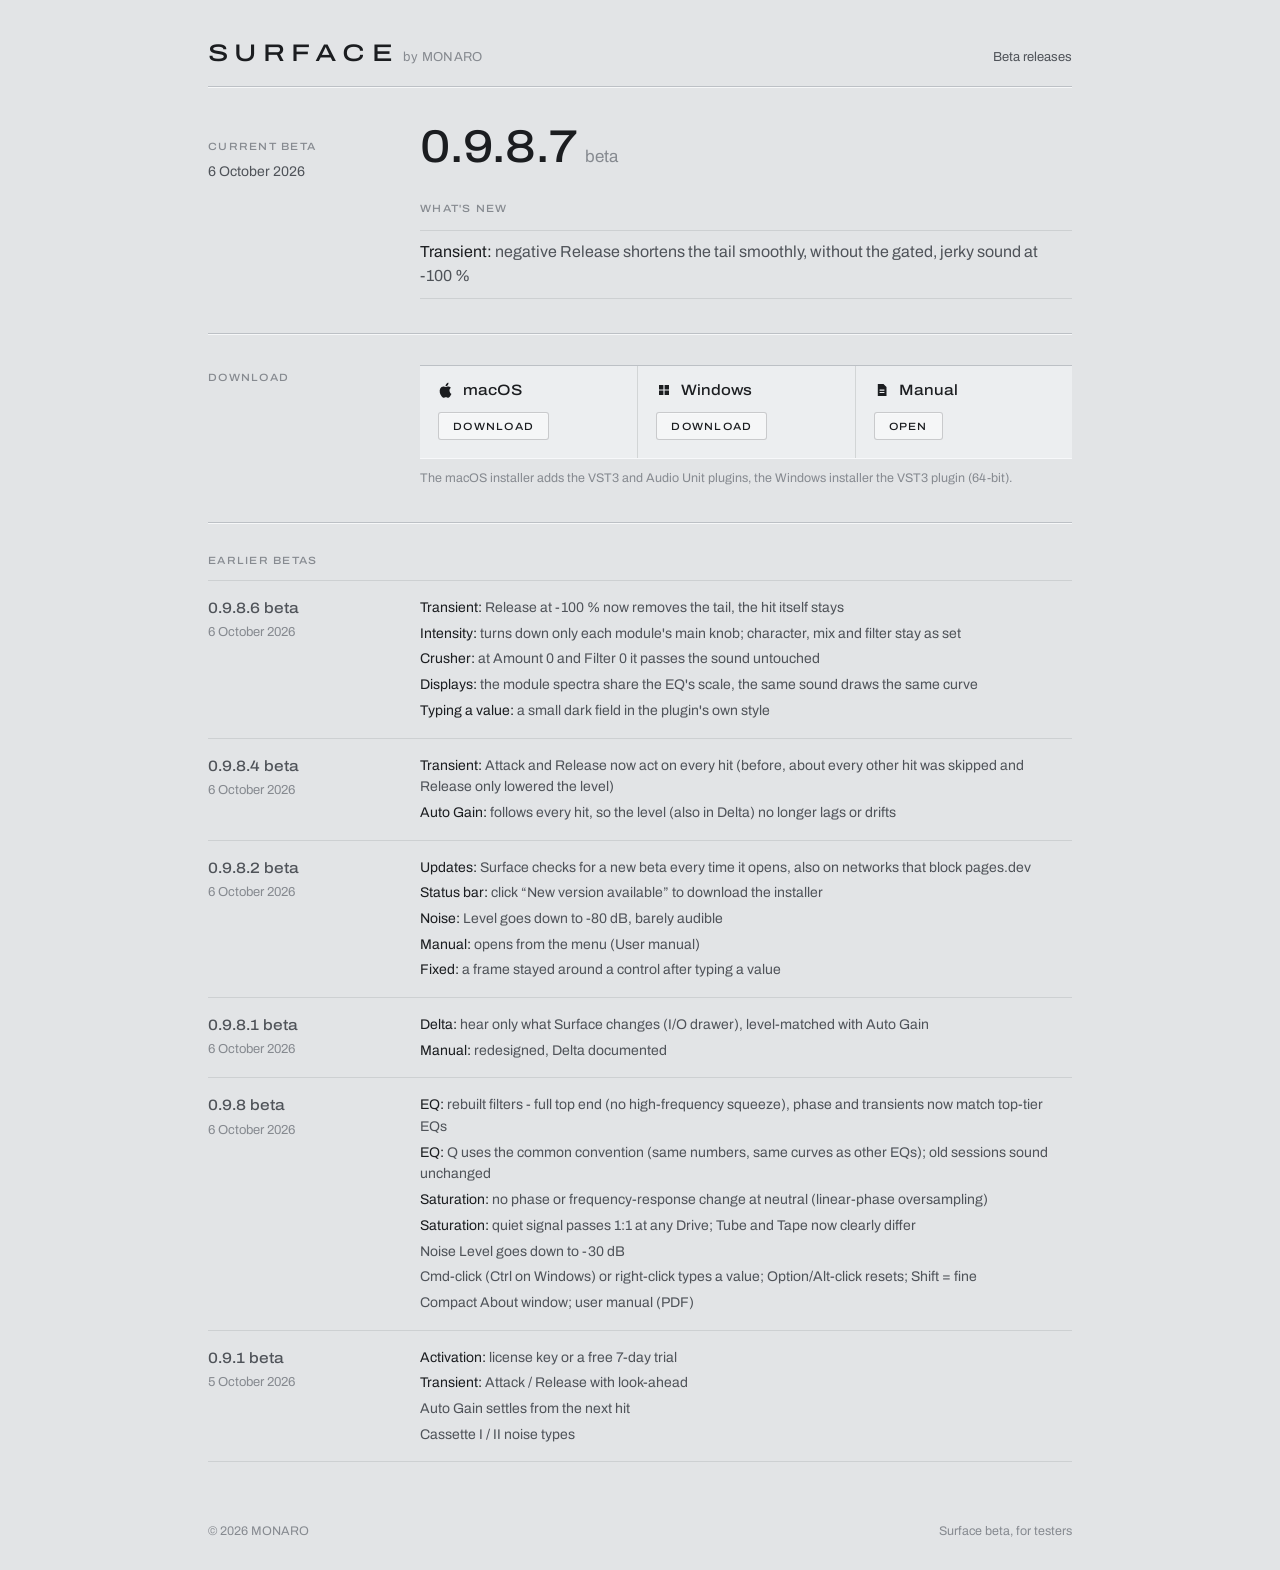
==== products/surface-beta/index.html @ 17f9853d "Site: fd012e9 DSP: Transient Release -100 no longer gates the tail, v0.9.8" ====
<!doctype html>
<html lang="en">
<head>
<meta charset="utf-8">
<meta name="viewport" content="width=device-width, initial-scale=1">
<title>Surface beta releases</title>
<meta name="robots" content="noindex">
<style>
/* Surface's visual language, Graphite theme (docs/ui/style-guide.md): matte graphite chassis, a darker
   window tone, engraved dividers (dark seam + lit line), Archivo. Structure of a product document, not a
   web app: a label column and a content column, rules instead of containers, no cards, no pills. */
@font-face { font-family: "Archivo"; src: url("../../fonts/Archivo-Regular.ttf"); font-weight: 400; }
@font-face { font-family: "Archivo Wide"; src: url("../../fonts/Archivo-SemiExpandedMedium.ttf"); font-weight: 500; }
@font-face { font-family: "Archivo Mark"; src: url("../../fonts/Archivo-ExpandedMedium.ttf"); font-weight: 500; }
:root { /* Chalk, the plugin's light theme: the default here */
  color-scheme: light dark;
  --chassis: #e2e4e6; --strip: #eceef0; --raised: #f5f6f7; --raised-hover: #fafbfc; --pressed: #e6e8ea;
  --seam: #bcc0c5; --lit: rgba(250,251,252,0.85); --hair: rgba(27,29,32,0.10); --bay: rgba(27,29,32,0.12);
  --edge: rgba(27,29,32,0.20); --sheen: rgba(250,251,252,0.9);
  --text: #1b1d20; --dim: #4f5359; --faint: #868a90;
}
@media (prefers-color-scheme: dark) { :root { /* Graphite, the plugin's dark theme */
  --chassis: #232527; --strip: #1d1f21; --raised: #323438; --raised-hover: #3a3c40; --pressed: #2b2d30;
  --seam: #151618; --lit: rgba(255,255,255,0.06); --hair: rgba(255,255,255,0.07); --bay: rgba(255,255,255,0.07);
  --edge: #151618; --sheen: rgba(255,255,255,0.07);
  --text: #e8eaec; --dim: #a4a8ad; --faint: #73777c;
} }
* { box-sizing: border-box; }
html { background: var(--chassis); }
body { margin: 0; color: var(--text); font: 15px/1.55 "Archivo", -apple-system, system-ui, sans-serif; -webkit-font-smoothing: antialiased; }
a { color: inherit; }
.page { max-width: 920px; margin: 0 auto; padding: 40px 28px 28px; }

/* Engraved divider: the plugin's seam with a lit line under it */
.rule { height: 2px; border-top: 1px solid var(--seam); border-bottom: 1px solid var(--lit); }
.label { font: 500 10.5px/1.3 "Archivo Wide"; letter-spacing: 0.12em; text-transform: uppercase; color: var(--faint); }
.grid { display: grid; grid-template-columns: 180px minmax(0, 1fr); column-gap: 32px; }

/* Identity */
.identity { display: flex; align-items: baseline; justify-content: space-between; gap: 16px; padding-bottom: 18px; }
.wordmark { font: 500 24px "Archivo Mark"; letter-spacing: 0.27em; }
.maker { font-size: 13px; color: var(--faint); margin-left: 4px; letter-spacing: 0.03em; }
.context { font-size: 13px; color: var(--dim); }

/* Current release: a product sheet */
.current { padding: 36px 0 34px; }
.current .meta { padding-top: 10px; }
.current .meta div + div { margin-top: 14px; }
.current .meta span:not(.label) { display: block; font-size: 14px; color: var(--dim); margin-top: 3px; }
.release { font: 500 46px/1 "Archivo Wide"; letter-spacing: -0.005em; }
.release small { font: 400 17px "Archivo"; color: var(--faint); margin-left: 8px; letter-spacing: 0; }
.whatsnew { margin-top: 26px; }
.whatsnew ul { margin: 10px 0 0; padding: 0; list-style: none; }
.whatsnew li { padding: 9px 0; border-top: 1px solid var(--hair); font-size: 16px; color: var(--dim); }
.whatsnew li:last-child { border-bottom: 1px solid var(--hair); }
.whatsnew li b, .entry li b { font-weight: 400; color: var(--text); }

/* Downloads: one strip of three equal bays, like channels of the chain */
.downloads { padding: 30px 0 34px; }
.strip { display: grid; grid-template-columns: repeat(3, minmax(0, 1fr)); background: var(--strip); border-top: 1px solid var(--seam); border-bottom: 1px solid var(--lit); }
.bay { padding: 16px 18px 18px; min-width: 0; display: flex; flex-direction: column; align-items: flex-start; gap: 14px; }
.bay + .bay { border-left: 1px solid var(--bay); }
.bay .name { display: flex; align-items: center; gap: 9px; font: 500 15px "Archivo Wide"; }
.icon { width: 16px; height: 16px; display: block; fill: var(--text); flex: none; }
.control { display: inline-flex; align-items: center; height: 28px; padding: 0 14px; flex: none;
           background: var(--raised); color: var(--text); text-decoration: none; border-radius: 3px; border: 1px solid var(--edge);
           box-shadow: inset 0 1px 0 var(--sheen); font: 500 10.5px "Archivo Wide"; letter-spacing: 0.12em; text-transform: uppercase; }
.control:hover { background: var(--raised-hover); }
.control:active { background: var(--pressed); box-shadow: inset 0 1px 2px rgba(0,0,0,0.18); }
.footnote { margin: 10px 0 0; font-size: 12.5px; color: var(--faint); }

/* Earlier betas: a release history, quieter than the current one */
.history { padding: 30px 0 10px; }
.history-head { margin-bottom: 12px; }
.entry { display: grid; grid-template-columns: 180px 1fr; column-gap: 32px; padding: 16px 0; border-top: 1px solid var(--hair); }
.entry:last-child { border-bottom: 1px solid var(--hair); }
.entry .v { font: 500 15px "Archivo Wide"; color: var(--dim); }
.entry .d { display: block; font-size: 13px; color: var(--faint); margin-top: 2px; }
.entry ul { margin: 0; padding: 0; list-style: none; font-size: 14px; color: var(--dim); }
.entry li + li { margin-top: 4px; }

footer { margin-top: 36px; padding-top: 14px; display: flex; justify-content: space-between; gap: 12px; font-size: 12.5px; color: var(--faint); }

@media (max-width: 760px) {
  .page { padding: 26px 16px 20px; }
  .grid, .entry { grid-template-columns: 1fr; row-gap: 10px; }
  .current .meta { display: flex; gap: 28px; padding-top: 0; }
  .current .meta div + div { margin-top: 0; }
  .release { font-size: 38px; }
  .strip { grid-template-columns: 1fr; }
  .bay + .bay { border-left: 0; border-top: 1px solid var(--bay); }
  .bay { flex-direction: row; align-items: center; justify-content: space-between; padding: 14px 16px 14px 18px; }
  .wordmark { font-size: 19px; }
  .identity { flex-direction: column; gap: 6px; }
  footer { flex-direction: column; gap: 4px; }
}
</style>
</head>
<body>
<div class="page">
  <div class="identity">
    <div><span class="wordmark">SURFACE</span><span class="maker">by MONARO</span></div>
    <span class="context">Beta releases</span>
  </div>
  <div class="rule"></div>

  <section class="current grid">
    <div class="meta">
      <div><span class="label">Current beta</span><span>6 October 2026</span></div>
    </div>
    <div>
      <div class="release">0.9.8.7<small>beta</small></div>
      <div class="whatsnew">
        <span class="label">What's new</span>
        <ul>
          <li><b>Transient:</b> negative Release shortens the tail smoothly, without the gated, jerky sound at -100 %</li>
        </ul>
      </div>
    </div>
  </section>

  <div class="rule"></div>
  <section class="downloads grid">
    <div><span class="label">Download</span></div>
    <div>
    <div class="strip">
      <div class="bay">
        <div class="name"><svg class="icon" viewBox="0.6 0.6 14.8 14.8" aria-hidden="true"><path d="M11.2 8.4c0-1.6 1.3-2.4 1.4-2.4-.8-1.1-2-1.3-2.4-1.3-1-.1-2 .6-2.5.6s-1.3-.6-2.2-.6C4.4 4.7 3.3 5.4 2.7 6.5c-1.2 2.1-.3 5.2.9 6.9.6.8 1.2 1.7 2.1 1.7.8 0 1.2-.5 2.2-.5s1.3.5 2.2.5c.9 0 1.5-.9 2-1.7.6-.9.9-1.8.9-1.9 0 0-1.8-.7-1.8-3.1zM9.6 3.6c.5-.6.8-1.4.7-2.2-.7 0-1.5.5-2 1.1-.4.5-.8 1.3-.7 2.1.8.1 1.5-.4 2-1z"/></svg>macOS</div>
        <a class="control" href="https://github.com/xmonaro/monaro-releases/releases/download/surface-0.9.8.7-beta/Surface-Beta_Installer.pkg">Download</a>
      </div>
      <div class="bay">
        <div class="name"><svg class="icon" viewBox="0 0 16 16" aria-hidden="true"><path d="M3 3h4.4v4.4H3zM8.6 3H13v4.4H8.6zM3 8.6h4.4V13H3zM8.6 8.6H13V13H8.6z"/></svg>Windows</div>
        <a class="control" href="https://github.com/xmonaro/monaro-releases/releases/download/surface-0.9.8.7-beta/Surface-Beta_Installer.exe">Download</a>
      </div>
      <div class="bay">
        <div class="name"><svg class="icon" viewBox="0 0 16 16" aria-hidden="true"><path fill-rule="evenodd" d="M3.8 2h5.7l3 3v9h-8.7zM5.6 7.6h4.8v1.1H5.6zm0 2.4h4.8v1.1H5.6z"/></svg>Manual</div>
        <a class="control" href="../surface/Surface-Manual.pdf">Open</a>
      </div>
    </div>
    <p class="footnote">The macOS installer adds the VST3 and Audio Unit plugins, the Windows installer the VST3 plugin (64-bit).</p>
    </div>
  </section>

  <div class="rule"></div>
  <section class="history">
    <div class="grid history-head"><span class="label">Earlier betas</span><span></span></div>
    <div class="entry">
      <div><span class="v">0.9.8.6 beta</span><span class="d">6 October 2026</span></div>
      <ul>
        <li><b>Transient:</b> Release at -100 % now removes the tail, the hit itself stays</li>
        <li><b>Intensity:</b> turns down only each module's main knob; character, mix and filter stay as set</li>
        <li><b>Crusher:</b> at Amount 0 and Filter 0 it passes the sound untouched</li>
        <li><b>Displays:</b> the module spectra share the EQ's scale, the same sound draws the same curve</li>
        <li><b>Typing a value:</b> a small dark field in the plugin's own style</li>
      </ul>
    </div>
    <div class="entry">
      <div><span class="v">0.9.8.4 beta</span><span class="d">6 October 2026</span></div>
      <ul>
        <li><b>Transient:</b> Attack and Release now act on every hit (before, about every other hit was skipped and Release only lowered the level)</li>
        <li><b>Auto Gain:</b> follows every hit, so the level (also in Delta) no longer lags or drifts</li>
      </ul>
    </div>
    <div class="entry">
      <div><span class="v">0.9.8.2 beta</span><span class="d">6 October 2026</span></div>
      <ul>
        <li><b>Updates:</b> Surface checks for a new beta every time it opens, also on networks that block pages.dev</li>
        <li><b>Status bar:</b> click “New version available” to download the installer</li>
        <li><b>Noise:</b> Level goes down to -80 dB, barely audible</li>
        <li><b>Manual:</b> opens from the menu (User manual)</li>
        <li><b>Fixed:</b> a frame stayed around a control after typing a value</li>
      </ul>
    </div>
    <div class="entry">
      <div><span class="v">0.9.8.1 beta</span><span class="d">6 October 2026</span></div>
      <ul>
        <li><b>Delta:</b> hear only what Surface changes (I/O drawer), level-matched with Auto Gain</li>
        <li><b>Manual:</b> redesigned, Delta documented</li>
      </ul>
    </div>
    <div class="entry">
      <div><span class="v">0.9.8 beta</span><span class="d">6 October 2026</span></div>
      <ul>
        <li><b>EQ:</b> rebuilt filters - full top end (no high-frequency squeeze), phase and transients now match top-tier EQs</li>
        <li><b>EQ:</b> Q uses the common convention (same numbers, same curves as other EQs); old sessions sound unchanged</li>
        <li><b>Saturation:</b> no phase or frequency-response change at neutral (linear-phase oversampling)</li>
        <li><b>Saturation:</b> quiet signal passes 1:1 at any Drive; Tube and Tape now clearly differ</li>
        <li>Noise Level goes down to -30 dB</li>
        <li>Cmd-click (Ctrl on Windows) or right-click types a value; Option/Alt-click resets; Shift = fine</li>
        <li>Compact About window; user manual (PDF)</li>
      </ul>
    </div>
    <div class="entry">
      <div><span class="v">0.9.1 beta</span><span class="d">5 October 2026</span></div>
      <ul>
        <li><b>Activation:</b> license key or a free 7-day trial</li>
        <li><b>Transient:</b> Attack / Release with look-ahead</li>
        <li>Auto Gain settles from the next hit</li>
        <li>Cassette I / II noise types</li>
      </ul>
    </div>
  </section>

  <footer><span>&copy; 2026 MONARO</span><span>Surface beta, for testers</span></footer>
</div>
</body>
</html>
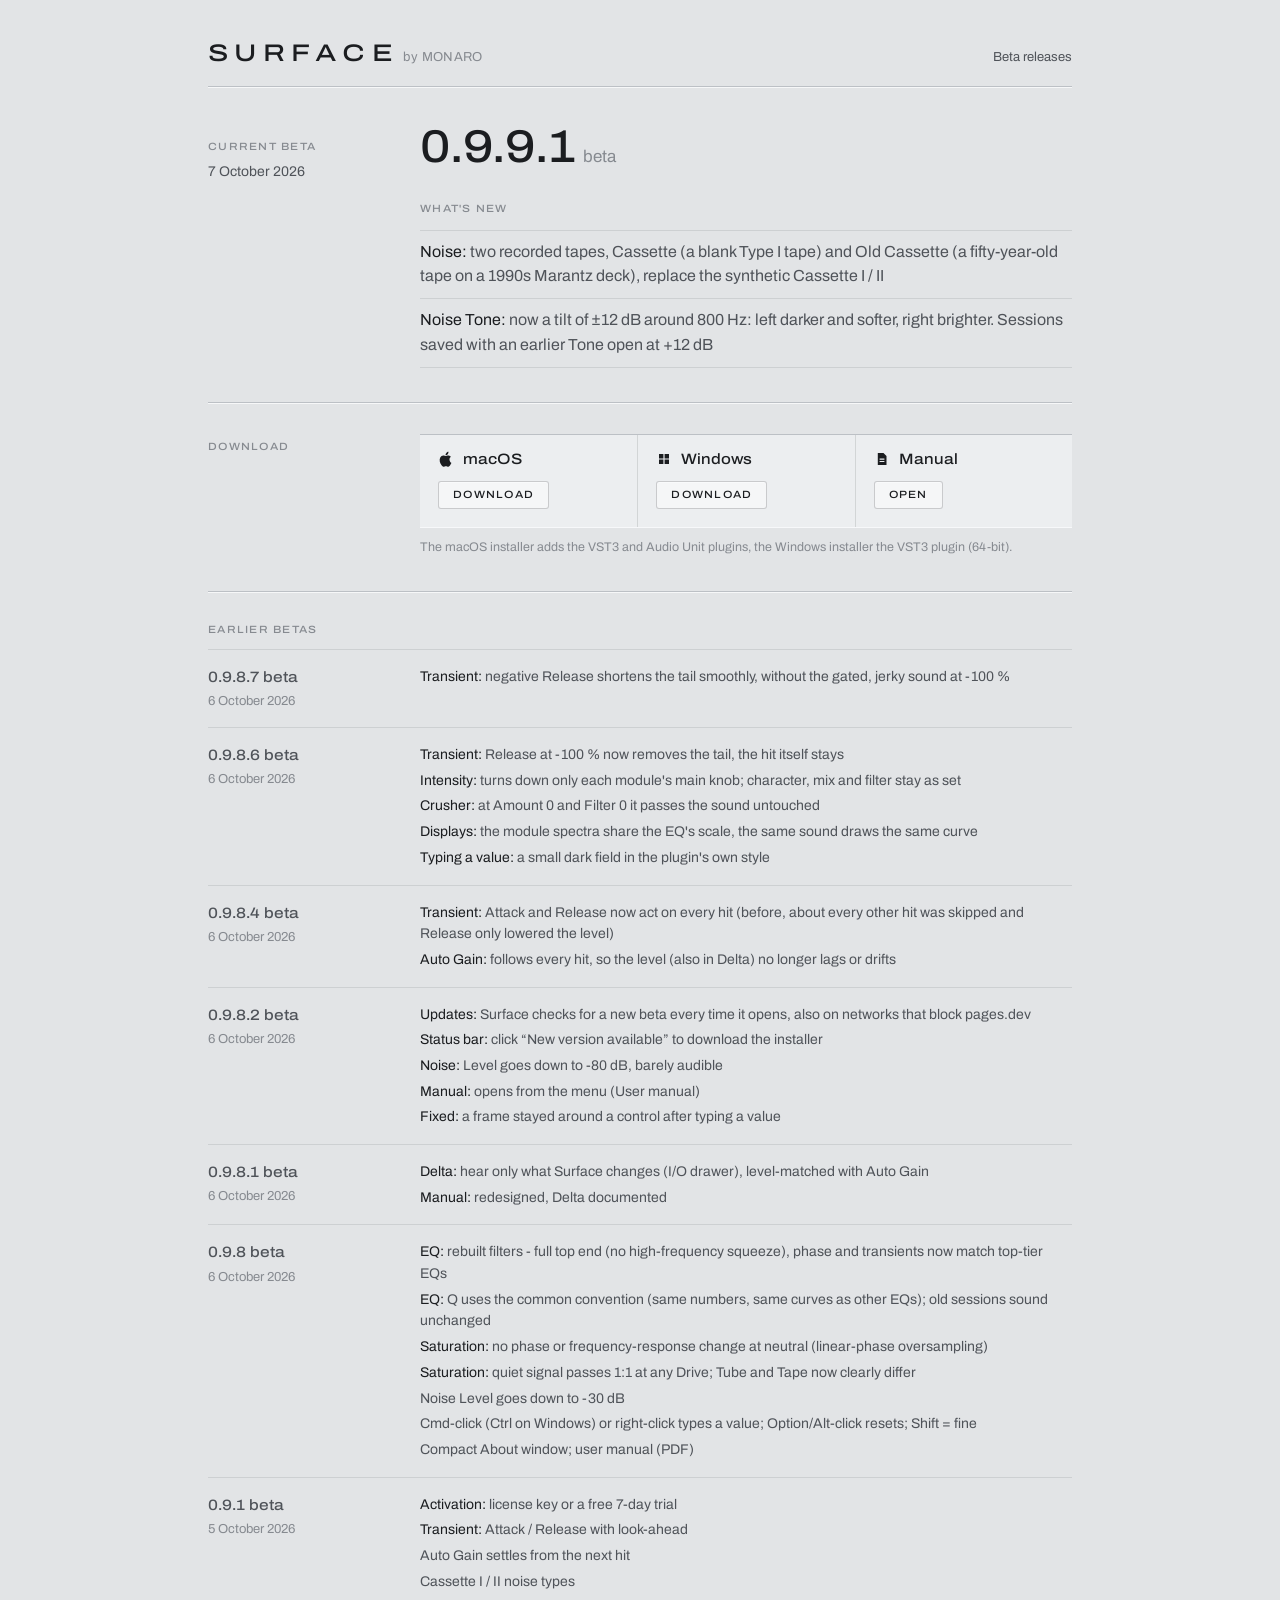
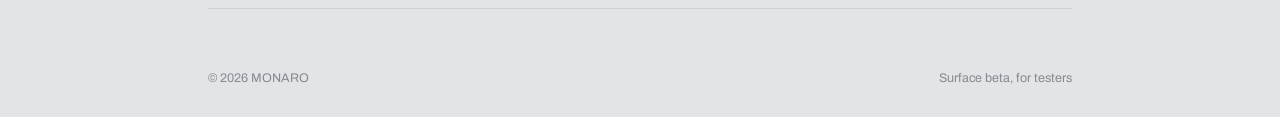
==== commit 96602ea4: "Site: aa11556 Beta channel: 0.9.9.1 (page, manifest, manual)" ====
--- a/products/surface-beta/index.html
+++ b/products/surface-beta/index.html
@@ -106,14 +106,15 @@
 
   <section class="current grid">
     <div class="meta">
-      <div><span class="label">Current beta</span><span>6 October 2026</span></div>
+      <div><span class="label">Current beta</span><span>7 October 2026</span></div>
     </div>
     <div>
-      <div class="release">0.9.8.7<small>beta</small></div>
+      <div class="release">0.9.9.1<small>beta</small></div>
       <div class="whatsnew">
         <span class="label">What's new</span>
         <ul>
-          <li><b>Transient:</b> negative Release shortens the tail smoothly, without the gated, jerky sound at -100 %</li>
+          <li><b>Noise:</b> two recorded tapes, Cassette (a blank Type I tape) and Old Cassette (a fifty-year-old tape on a 1990s Marantz deck), replace the synthetic Cassette I / II</li>
+          <li><b>Noise Tone:</b> now a tilt of &plusmn;12 dB around 800 Hz: left darker and softer, right brighter. Sessions saved with an earlier Tone open at +12 dB</li>
         </ul>
       </div>
     </div>
@@ -126,11 +127,11 @@
     <div class="strip">
       <div class="bay">
         <div class="name"><svg class="icon" viewBox="0.6 0.6 14.8 14.8" aria-hidden="true"><path d="M11.2 8.4c0-1.6 1.3-2.4 1.4-2.4-.8-1.1-2-1.3-2.4-1.3-1-.1-2 .6-2.5.6s-1.3-.6-2.2-.6C4.4 4.7 3.3 5.4 2.7 6.5c-1.2 2.1-.3 5.2.9 6.9.6.8 1.2 1.7 2.1 1.7.8 0 1.2-.5 2.2-.5s1.3.5 2.2.5c.9 0 1.5-.9 2-1.7.6-.9.9-1.8.9-1.9 0 0-1.8-.7-1.8-3.1zM9.6 3.6c.5-.6.8-1.4.7-2.2-.7 0-1.5.5-2 1.1-.4.5-.8 1.3-.7 2.1.8.1 1.5-.4 2-1z"/></svg>macOS</div>
-        <a class="control" href="https://github.com/xmonaro/monaro-releases/releases/download/surface-0.9.8.7-beta/Surface-Beta_Installer.pkg">Download</a>
+        <a class="control" href="https://github.com/xmonaro/monaro-releases/releases/download/surface-0.9.9.1-beta/Surface-Beta_Installer.pkg">Download</a>
       </div>
       <div class="bay">
         <div class="name"><svg class="icon" viewBox="0 0 16 16" aria-hidden="true"><path d="M3 3h4.4v4.4H3zM8.6 3H13v4.4H8.6zM3 8.6h4.4V13H3zM8.6 8.6H13V13H8.6z"/></svg>Windows</div>
-        <a class="control" href="https://github.com/xmonaro/monaro-releases/releases/download/surface-0.9.8.7-beta/Surface-Beta_Installer.exe">Download</a>
+        <a class="control" href="https://github.com/xmonaro/monaro-releases/releases/download/surface-0.9.9.1-beta/Surface-Beta_Installer.exe">Download</a>
       </div>
       <div class="bay">
         <div class="name"><svg class="icon" viewBox="0 0 16 16" aria-hidden="true"><path fill-rule="evenodd" d="M3.8 2h5.7l3 3v9h-8.7zM5.6 7.6h4.8v1.1H5.6zm0 2.4h4.8v1.1H5.6z"/></svg>Manual</div>
@@ -144,6 +145,12 @@
   <div class="rule"></div>
   <section class="history">
     <div class="grid history-head"><span class="label">Earlier betas</span><span></span></div>
+    <div class="entry">
+      <div><span class="v">0.9.8.7 beta</span><span class="d">6 October 2026</span></div>
+      <ul>
+        <li><b>Transient:</b> negative Release shortens the tail smoothly, without the gated, jerky sound at -100 %</li>
+      </ul>
+    </div>
     <div class="entry">
       <div><span class="v">0.9.8.6 beta</span><span class="d">6 October 2026</span></div>
       <ul>
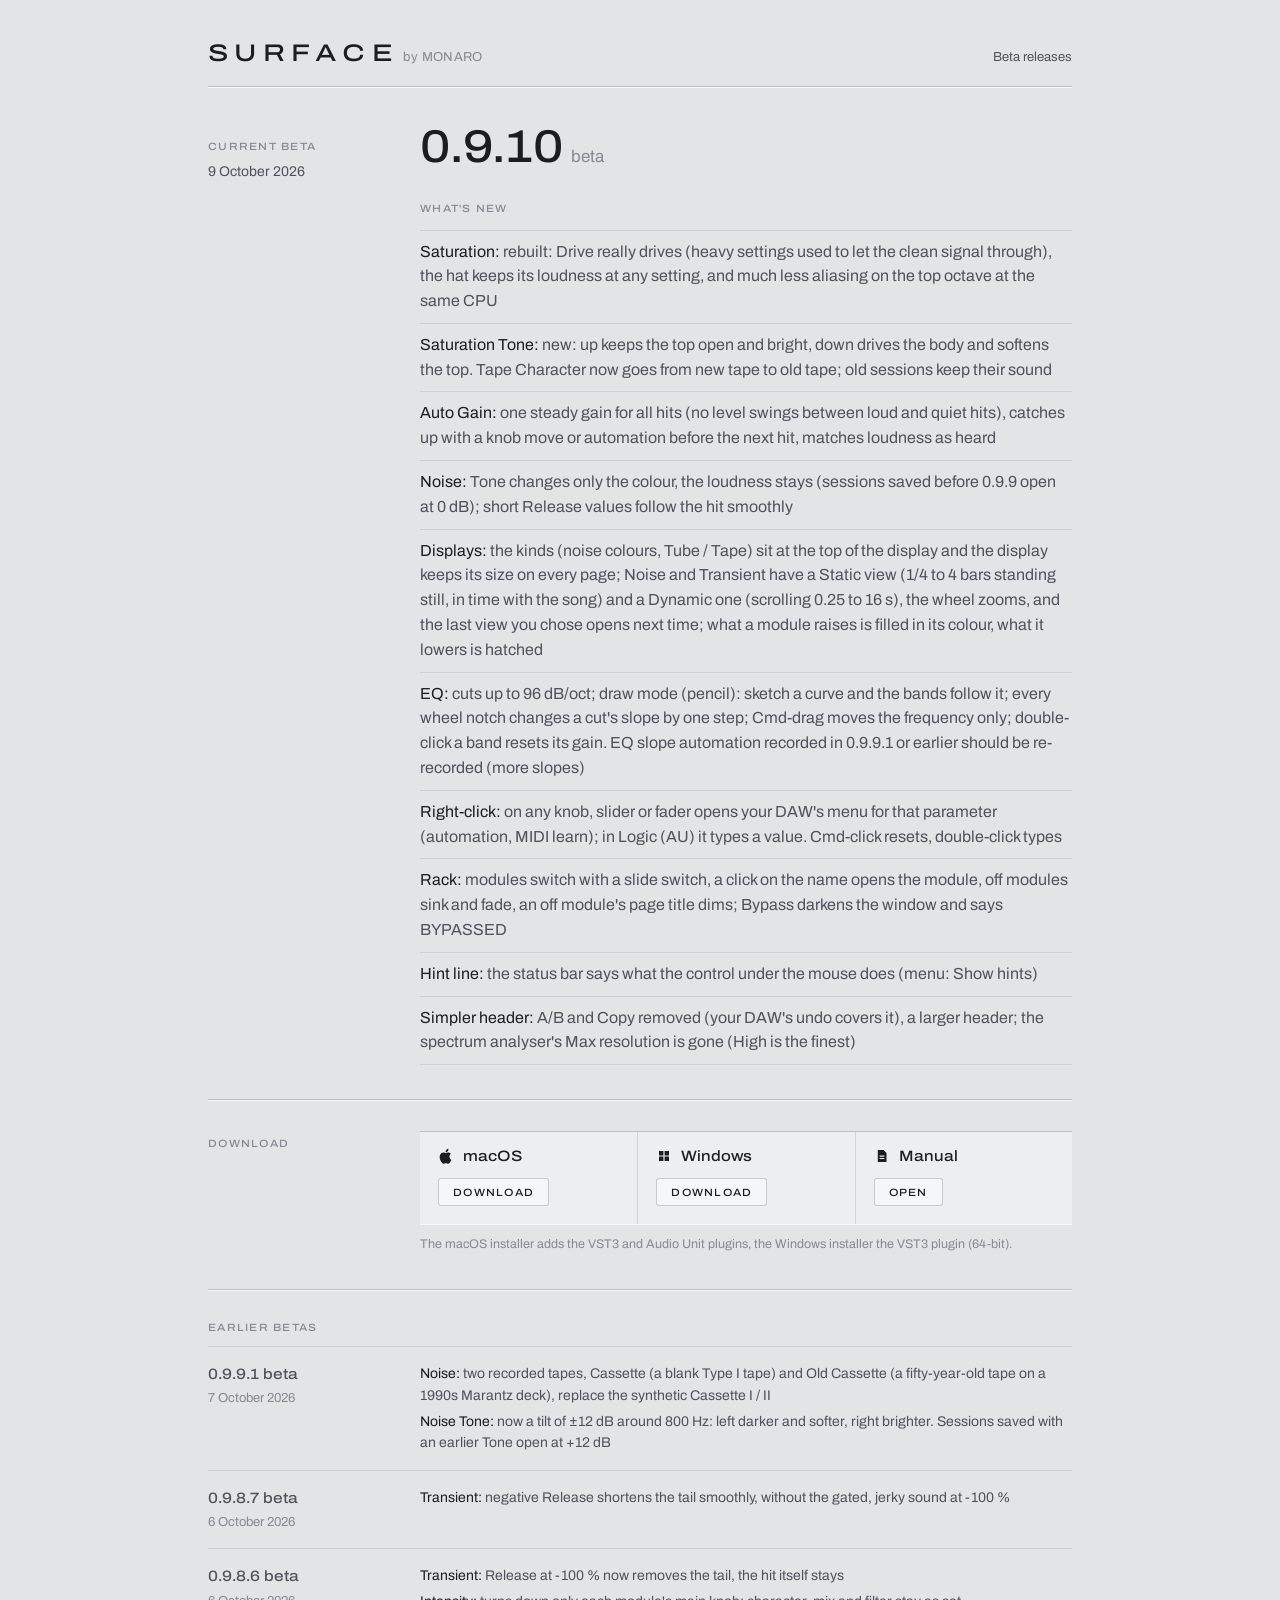
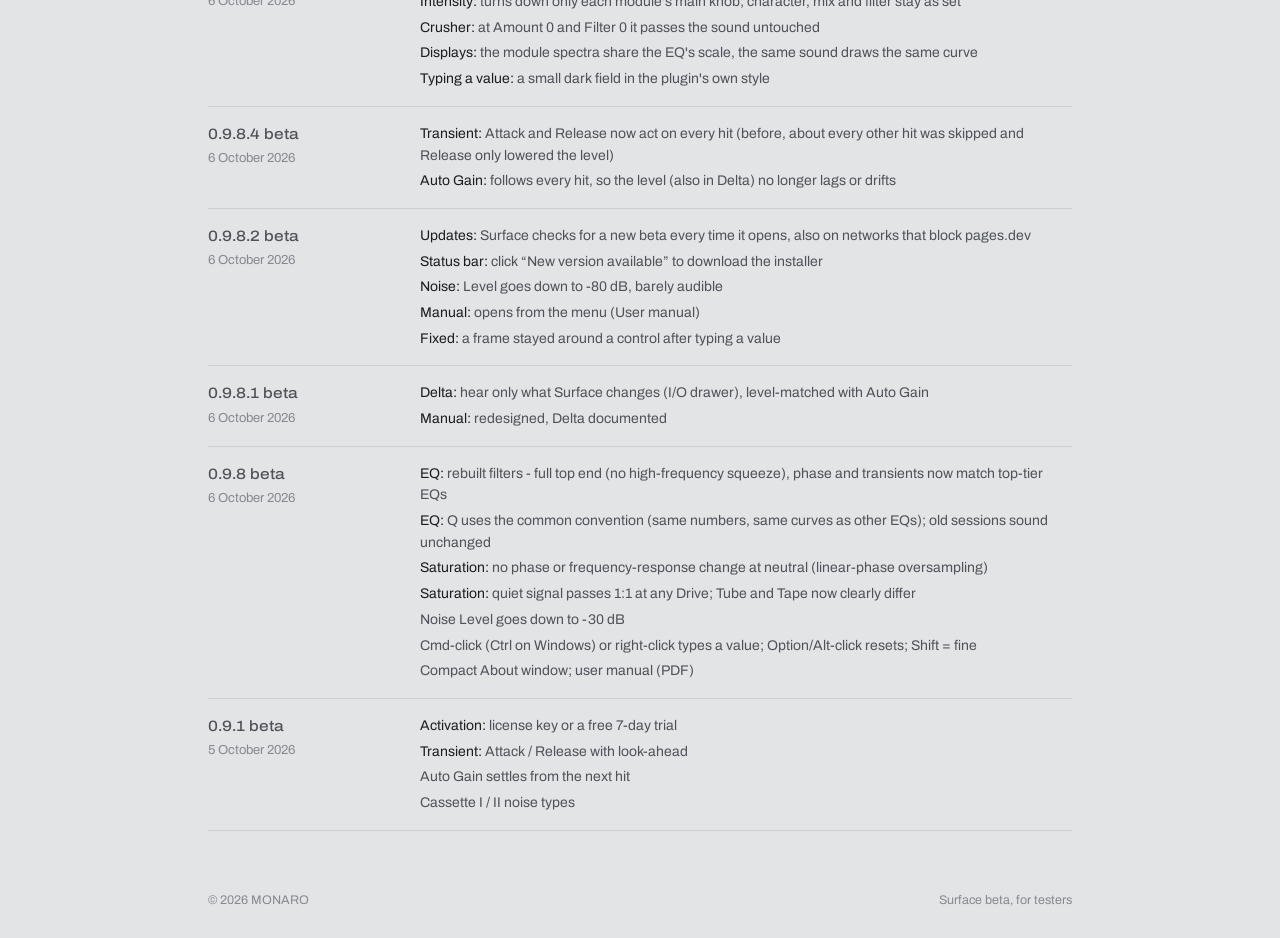
==== commit d487a04e: "Site: 95b1402 Site: manual for 0.9.10" ====
--- a/products/surface-beta/index.html
+++ b/products/surface-beta/index.html
@@ -106,15 +106,23 @@
 
   <section class="current grid">
     <div class="meta">
-      <div><span class="label">Current beta</span><span>7 October 2026</span></div>
+      <div><span class="label">Current beta</span><span>9 October 2026</span></div>
     </div>
     <div>
-      <div class="release">0.9.9.1<small>beta</small></div>
+      <div class="release">0.9.10<small>beta</small></div>
       <div class="whatsnew">
         <span class="label">What's new</span>
         <ul>
-          <li><b>Noise:</b> two recorded tapes, Cassette (a blank Type I tape) and Old Cassette (a fifty-year-old tape on a 1990s Marantz deck), replace the synthetic Cassette I / II</li>
-          <li><b>Noise Tone:</b> now a tilt of &plusmn;12 dB around 800 Hz: left darker and softer, right brighter. Sessions saved with an earlier Tone open at +12 dB</li>
+          <li><b>Saturation:</b> rebuilt: Drive really drives (heavy settings used to let the clean signal through), the hat keeps its loudness at any setting, and much less aliasing on the top octave at the same CPU</li>
+          <li><b>Saturation Tone:</b> new: up keeps the top open and bright, down drives the body and softens the top. Tape Character now goes from new tape to old tape; old sessions keep their sound</li>
+          <li><b>Auto Gain:</b> one steady gain for all hits (no level swings between loud and quiet hits), catches up with a knob move or automation before the next hit, matches loudness as heard</li>
+          <li><b>Noise:</b> Tone changes only the colour, the loudness stays (sessions saved before 0.9.9 open at 0 dB); short Release values follow the hit smoothly</li>
+          <li><b>Displays:</b> the kinds (noise colours, Tube / Tape) sit at the top of the display and the display keeps its size on every page; Noise and Transient have a Static view (1/4 to 4 bars standing still, in time with the song) and a Dynamic one (scrolling 0.25 to 16 s), the wheel zooms, and the last view you chose opens next time; what a module raises is filled in its colour, what it lowers is hatched</li>
+          <li><b>EQ:</b> cuts up to 96 dB/oct; draw mode (pencil): sketch a curve and the bands follow it; every wheel notch changes a cut's slope by one step; Cmd-drag moves the frequency only; double-click a band resets its gain. EQ slope automation recorded in 0.9.9.1 or earlier should be re-recorded (more slopes)</li>
+          <li><b>Right-click:</b> on any knob, slider or fader opens your DAW's menu for that parameter (automation, MIDI learn); in Logic (AU) it types a value. Cmd-click resets, double-click types</li>
+          <li><b>Rack:</b> modules switch with a slide switch, a click on the name opens the module, off modules sink and fade, an off module's page title dims; Bypass darkens the window and says BYPASSED</li>
+          <li><b>Hint line:</b> the status bar says what the control under the mouse does (menu: Show hints)</li>
+          <li><b>Simpler header:</b> A/B and Copy removed (your DAW's undo covers it), a larger header; the spectrum analyser's Max resolution is gone (High is the finest)</li>
         </ul>
       </div>
     </div>
@@ -127,11 +135,11 @@
     <div class="strip">
       <div class="bay">
         <div class="name"><svg class="icon" viewBox="0.6 0.6 14.8 14.8" aria-hidden="true"><path d="M11.2 8.4c0-1.6 1.3-2.4 1.4-2.4-.8-1.1-2-1.3-2.4-1.3-1-.1-2 .6-2.5.6s-1.3-.6-2.2-.6C4.4 4.7 3.3 5.4 2.7 6.5c-1.2 2.1-.3 5.2.9 6.9.6.8 1.2 1.7 2.1 1.7.8 0 1.2-.5 2.2-.5s1.3.5 2.2.5c.9 0 1.5-.9 2-1.7.6-.9.9-1.8.9-1.9 0 0-1.8-.7-1.8-3.1zM9.6 3.6c.5-.6.8-1.4.7-2.2-.7 0-1.5.5-2 1.1-.4.5-.8 1.3-.7 2.1.8.1 1.5-.4 2-1z"/></svg>macOS</div>
-        <a class="control" href="https://github.com/xmonaro/monaro-releases/releases/download/surface-0.9.9.1-beta/Surface-Beta_Installer.pkg">Download</a>
+        <a class="control" href="https://github.com/xmonaro/monaro-releases/releases/download/surface-0.9.10-beta/Surface-Beta_Installer.pkg">Download</a>
       </div>
       <div class="bay">
         <div class="name"><svg class="icon" viewBox="0 0 16 16" aria-hidden="true"><path d="M3 3h4.4v4.4H3zM8.6 3H13v4.4H8.6zM3 8.6h4.4V13H3zM8.6 8.6H13V13H8.6z"/></svg>Windows</div>
-        <a class="control" href="https://github.com/xmonaro/monaro-releases/releases/download/surface-0.9.9.1-beta/Surface-Beta_Installer.exe">Download</a>
+        <a class="control" href="https://github.com/xmonaro/monaro-releases/releases/download/surface-0.9.10-beta/Surface-Beta_Installer.exe">Download</a>
       </div>
       <div class="bay">
         <div class="name"><svg class="icon" viewBox="0 0 16 16" aria-hidden="true"><path fill-rule="evenodd" d="M3.8 2h5.7l3 3v9h-8.7zM5.6 7.6h4.8v1.1H5.6zm0 2.4h4.8v1.1H5.6z"/></svg>Manual</div>
@@ -145,6 +153,13 @@
   <div class="rule"></div>
   <section class="history">
     <div class="grid history-head"><span class="label">Earlier betas</span><span></span></div>
+    <div class="entry">
+      <div><span class="v">0.9.9.1 beta</span><span class="d">7 October 2026</span></div>
+      <ul>
+        <li><b>Noise:</b> two recorded tapes, Cassette (a blank Type I tape) and Old Cassette (a fifty-year-old tape on a 1990s Marantz deck), replace the synthetic Cassette I / II</li>
+        <li><b>Noise Tone:</b> now a tilt of &plusmn;12 dB around 800 Hz: left darker and softer, right brighter. Sessions saved with an earlier Tone open at +12 dB</li>
+      </ul>
+    </div>
     <div class="entry">
       <div><span class="v">0.9.8.7 beta</span><span class="d">6 October 2026</span></div>
       <ul>
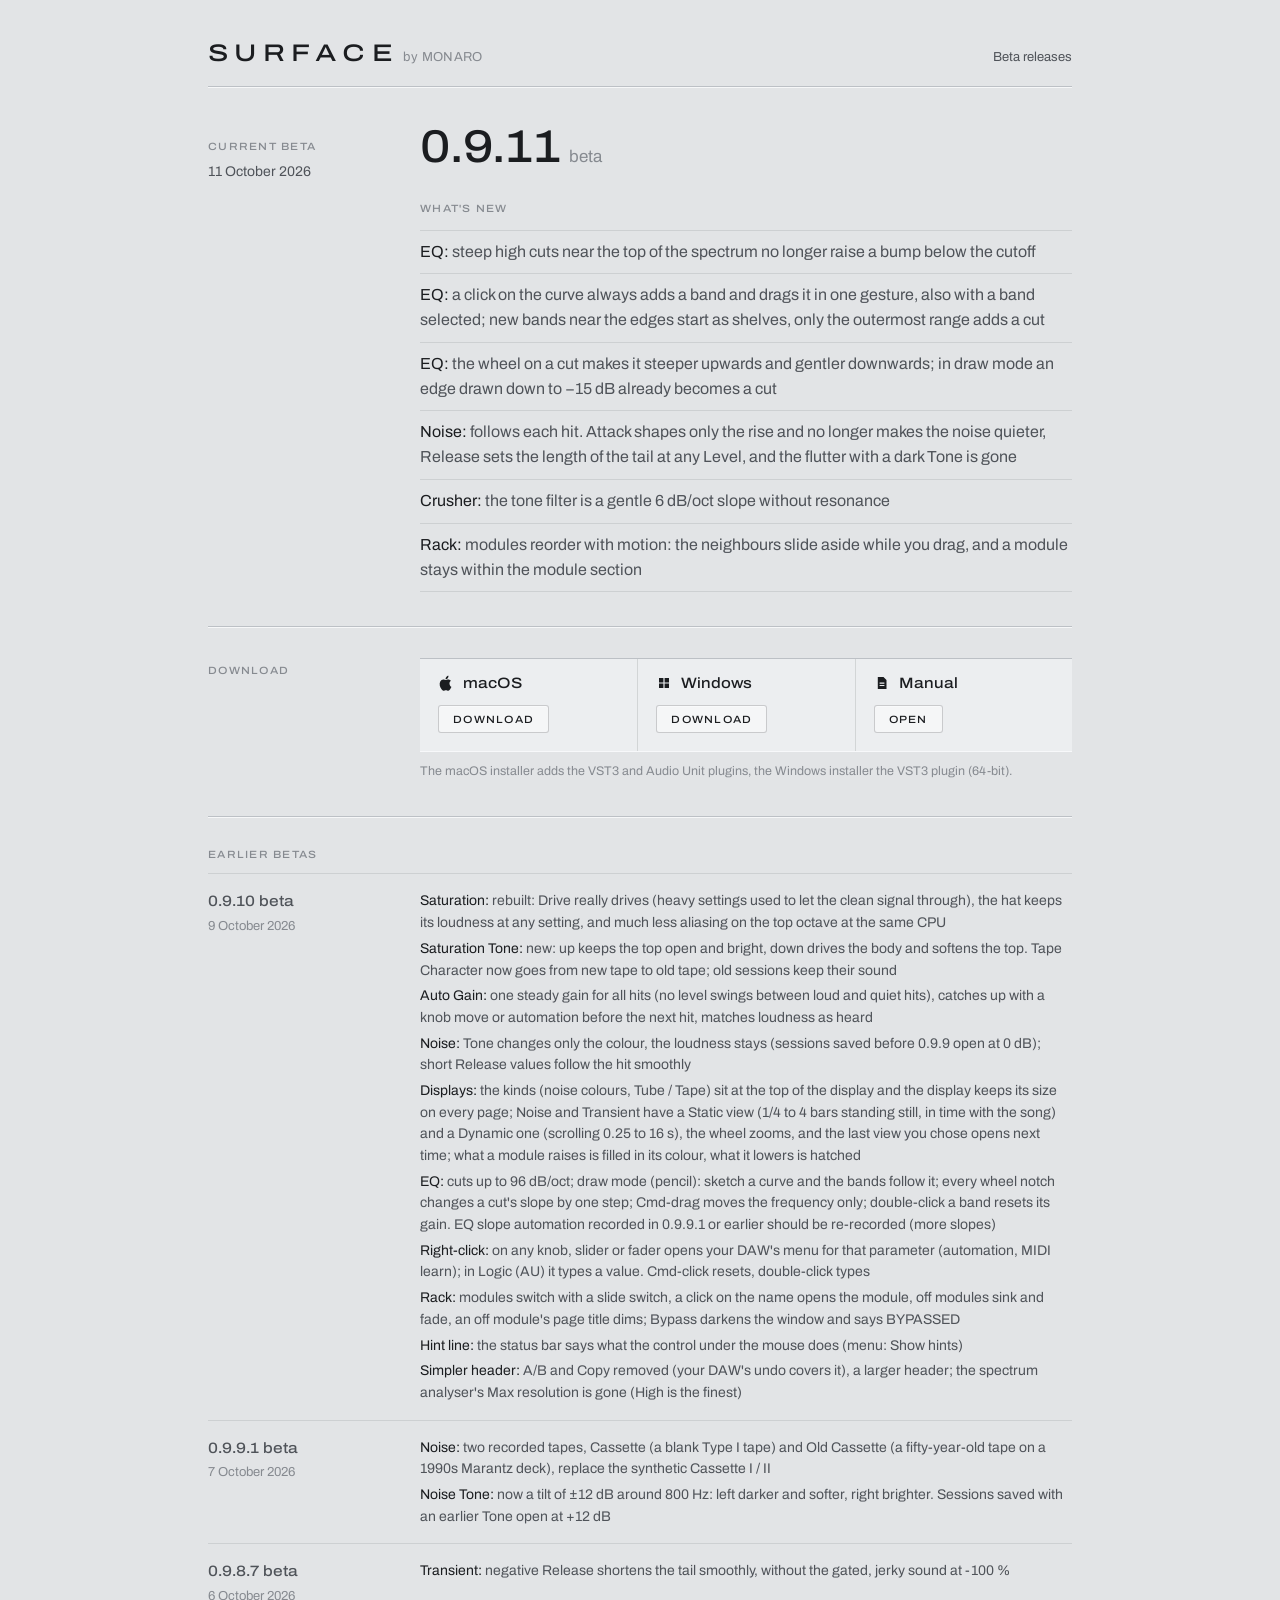
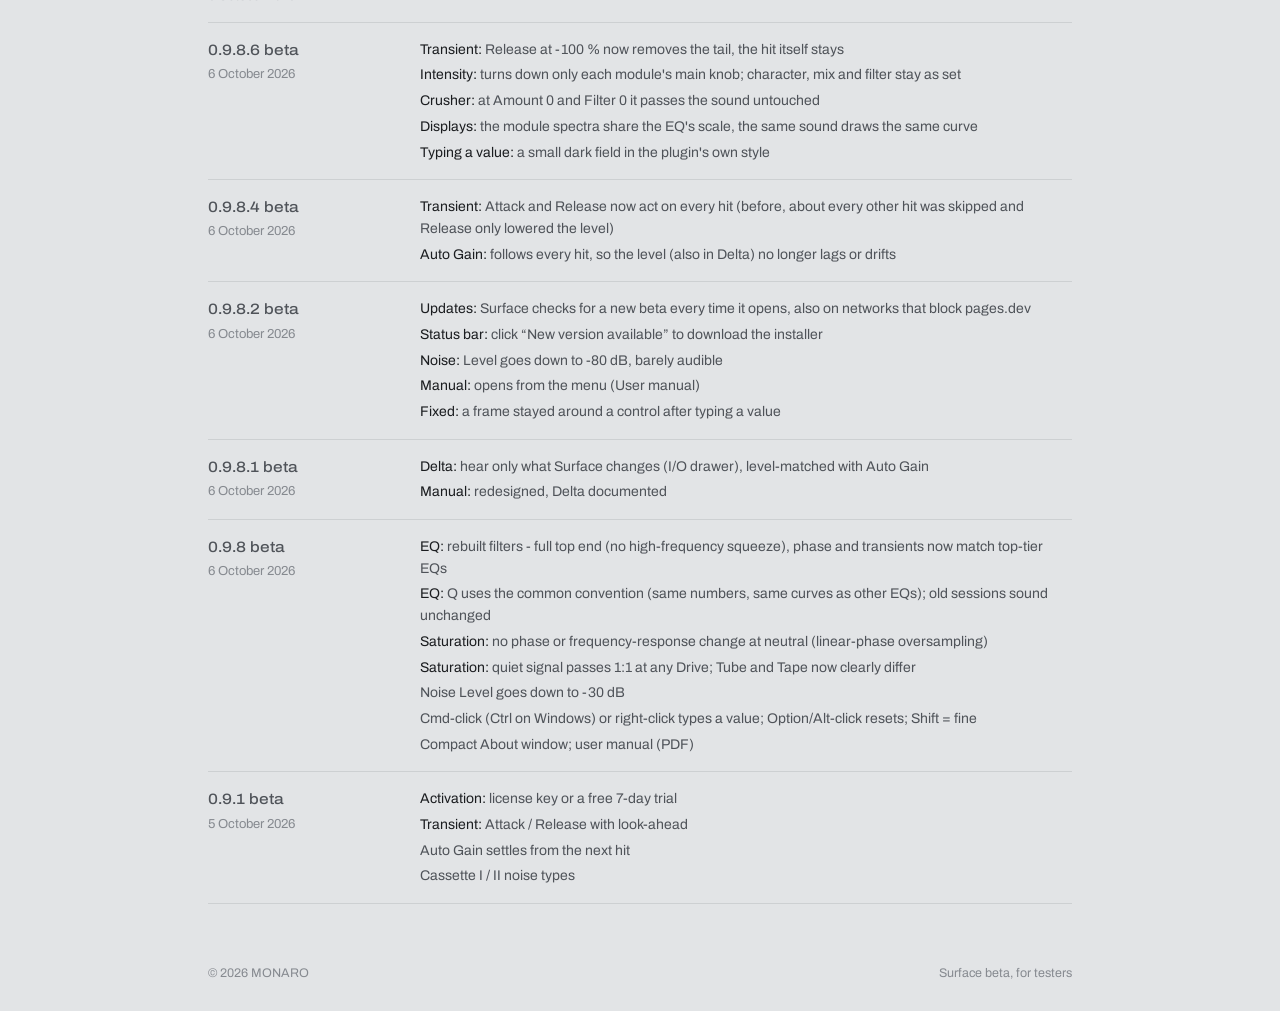
==== commit 3ef5d122: "Site: 2873736 Beta 0.9.11 published: beta page, manifest, manual metadata;" ====
--- a/products/surface-beta/index.html
+++ b/products/surface-beta/index.html
@@ -106,23 +106,19 @@
 
   <section class="current grid">
     <div class="meta">
-      <div><span class="label">Current beta</span><span>9 October 2026</span></div>
+      <div><span class="label">Current beta</span><span>11 October 2026</span></div>
     </div>
     <div>
-      <div class="release">0.9.10<small>beta</small></div>
+      <div class="release">0.9.11<small>beta</small></div>
       <div class="whatsnew">
         <span class="label">What's new</span>
         <ul>
-          <li><b>Saturation:</b> rebuilt: Drive really drives (heavy settings used to let the clean signal through), the hat keeps its loudness at any setting, and much less aliasing on the top octave at the same CPU</li>
-          <li><b>Saturation Tone:</b> new: up keeps the top open and bright, down drives the body and softens the top. Tape Character now goes from new tape to old tape; old sessions keep their sound</li>
-          <li><b>Auto Gain:</b> one steady gain for all hits (no level swings between loud and quiet hits), catches up with a knob move or automation before the next hit, matches loudness as heard</li>
-          <li><b>Noise:</b> Tone changes only the colour, the loudness stays (sessions saved before 0.9.9 open at 0 dB); short Release values follow the hit smoothly</li>
-          <li><b>Displays:</b> the kinds (noise colours, Tube / Tape) sit at the top of the display and the display keeps its size on every page; Noise and Transient have a Static view (1/4 to 4 bars standing still, in time with the song) and a Dynamic one (scrolling 0.25 to 16 s), the wheel zooms, and the last view you chose opens next time; what a module raises is filled in its colour, what it lowers is hatched</li>
-          <li><b>EQ:</b> cuts up to 96 dB/oct; draw mode (pencil): sketch a curve and the bands follow it; every wheel notch changes a cut's slope by one step; Cmd-drag moves the frequency only; double-click a band resets its gain. EQ slope automation recorded in 0.9.9.1 or earlier should be re-recorded (more slopes)</li>
-          <li><b>Right-click:</b> on any knob, slider or fader opens your DAW's menu for that parameter (automation, MIDI learn); in Logic (AU) it types a value. Cmd-click resets, double-click types</li>
-          <li><b>Rack:</b> modules switch with a slide switch, a click on the name opens the module, off modules sink and fade, an off module's page title dims; Bypass darkens the window and says BYPASSED</li>
-          <li><b>Hint line:</b> the status bar says what the control under the mouse does (menu: Show hints)</li>
-          <li><b>Simpler header:</b> A/B and Copy removed (your DAW's undo covers it), a larger header; the spectrum analyser's Max resolution is gone (High is the finest)</li>
+          <li><b>EQ:</b> steep high cuts near the top of the spectrum no longer raise a bump below the cutoff</li>
+          <li><b>EQ:</b> a click on the curve always adds a band and drags it in one gesture, also with a band selected; new bands near the edges start as shelves, only the outermost range adds a cut</li>
+          <li><b>EQ:</b> the wheel on a cut makes it steeper upwards and gentler downwards; in draw mode an edge drawn down to &minus;15&nbsp;dB already becomes a cut</li>
+          <li><b>Noise:</b> follows each hit. Attack shapes only the rise and no longer makes the noise quieter, Release sets the length of the tail at any Level, and the flutter with a dark Tone is gone</li>
+          <li><b>Crusher:</b> the tone filter is a gentle 6&nbsp;dB/oct slope without resonance</li>
+          <li><b>Rack:</b> modules reorder with motion: the neighbours slide aside while you drag, and a module stays within the module section</li>
         </ul>
       </div>
     </div>
@@ -135,11 +131,11 @@
     <div class="strip">
       <div class="bay">
         <div class="name"><svg class="icon" viewBox="0.6 0.6 14.8 14.8" aria-hidden="true"><path d="M11.2 8.4c0-1.6 1.3-2.4 1.4-2.4-.8-1.1-2-1.3-2.4-1.3-1-.1-2 .6-2.5.6s-1.3-.6-2.2-.6C4.4 4.7 3.3 5.4 2.7 6.5c-1.2 2.1-.3 5.2.9 6.9.6.8 1.2 1.7 2.1 1.7.8 0 1.2-.5 2.2-.5s1.3.5 2.2.5c.9 0 1.5-.9 2-1.7.6-.9.9-1.8.9-1.9 0 0-1.8-.7-1.8-3.1zM9.6 3.6c.5-.6.8-1.4.7-2.2-.7 0-1.5.5-2 1.1-.4.5-.8 1.3-.7 2.1.8.1 1.5-.4 2-1z"/></svg>macOS</div>
-        <a class="control" href="https://github.com/xmonaro/monaro-releases/releases/download/surface-0.9.10-beta/Surface-Beta_Installer.pkg">Download</a>
+        <a class="control" href="https://github.com/xmonaro/monaro-releases/releases/download/surface-0.9.11-beta/Surface-Beta_Installer.pkg">Download</a>
       </div>
       <div class="bay">
         <div class="name"><svg class="icon" viewBox="0 0 16 16" aria-hidden="true"><path d="M3 3h4.4v4.4H3zM8.6 3H13v4.4H8.6zM3 8.6h4.4V13H3zM8.6 8.6H13V13H8.6z"/></svg>Windows</div>
-        <a class="control" href="https://github.com/xmonaro/monaro-releases/releases/download/surface-0.9.10-beta/Surface-Beta_Installer.exe">Download</a>
+        <a class="control" href="https://github.com/xmonaro/monaro-releases/releases/download/surface-0.9.11-beta/Surface-Beta_Installer.exe">Download</a>
       </div>
       <div class="bay">
         <div class="name"><svg class="icon" viewBox="0 0 16 16" aria-hidden="true"><path fill-rule="evenodd" d="M3.8 2h5.7l3 3v9h-8.7zM5.6 7.6h4.8v1.1H5.6zm0 2.4h4.8v1.1H5.6z"/></svg>Manual</div>
@@ -153,6 +149,21 @@
   <div class="rule"></div>
   <section class="history">
     <div class="grid history-head"><span class="label">Earlier betas</span><span></span></div>
+    <div class="entry">
+      <div><span class="v">0.9.10 beta</span><span class="d">9 October 2026</span></div>
+      <ul>
+        <li><b>Saturation:</b> rebuilt: Drive really drives (heavy settings used to let the clean signal through), the hat keeps its loudness at any setting, and much less aliasing on the top octave at the same CPU</li>
+        <li><b>Saturation Tone:</b> new: up keeps the top open and bright, down drives the body and softens the top. Tape Character now goes from new tape to old tape; old sessions keep their sound</li>
+        <li><b>Auto Gain:</b> one steady gain for all hits (no level swings between loud and quiet hits), catches up with a knob move or automation before the next hit, matches loudness as heard</li>
+        <li><b>Noise:</b> Tone changes only the colour, the loudness stays (sessions saved before 0.9.9 open at 0 dB); short Release values follow the hit smoothly</li>
+        <li><b>Displays:</b> the kinds (noise colours, Tube / Tape) sit at the top of the display and the display keeps its size on every page; Noise and Transient have a Static view (1/4 to 4 bars standing still, in time with the song) and a Dynamic one (scrolling 0.25 to 16 s), the wheel zooms, and the last view you chose opens next time; what a module raises is filled in its colour, what it lowers is hatched</li>
+        <li><b>EQ:</b> cuts up to 96 dB/oct; draw mode (pencil): sketch a curve and the bands follow it; every wheel notch changes a cut's slope by one step; Cmd-drag moves the frequency only; double-click a band resets its gain. EQ slope automation recorded in 0.9.9.1 or earlier should be re-recorded (more slopes)</li>
+        <li><b>Right-click:</b> on any knob, slider or fader opens your DAW's menu for that parameter (automation, MIDI learn); in Logic (AU) it types a value. Cmd-click resets, double-click types</li>
+        <li><b>Rack:</b> modules switch with a slide switch, a click on the name opens the module, off modules sink and fade, an off module's page title dims; Bypass darkens the window and says BYPASSED</li>
+        <li><b>Hint line:</b> the status bar says what the control under the mouse does (menu: Show hints)</li>
+        <li><b>Simpler header:</b> A/B and Copy removed (your DAW's undo covers it), a larger header; the spectrum analyser's Max resolution is gone (High is the finest)</li>
+      </ul>
+    </div>
     <div class="entry">
       <div><span class="v">0.9.9.1 beta</span><span class="d">7 October 2026</span></div>
       <ul>
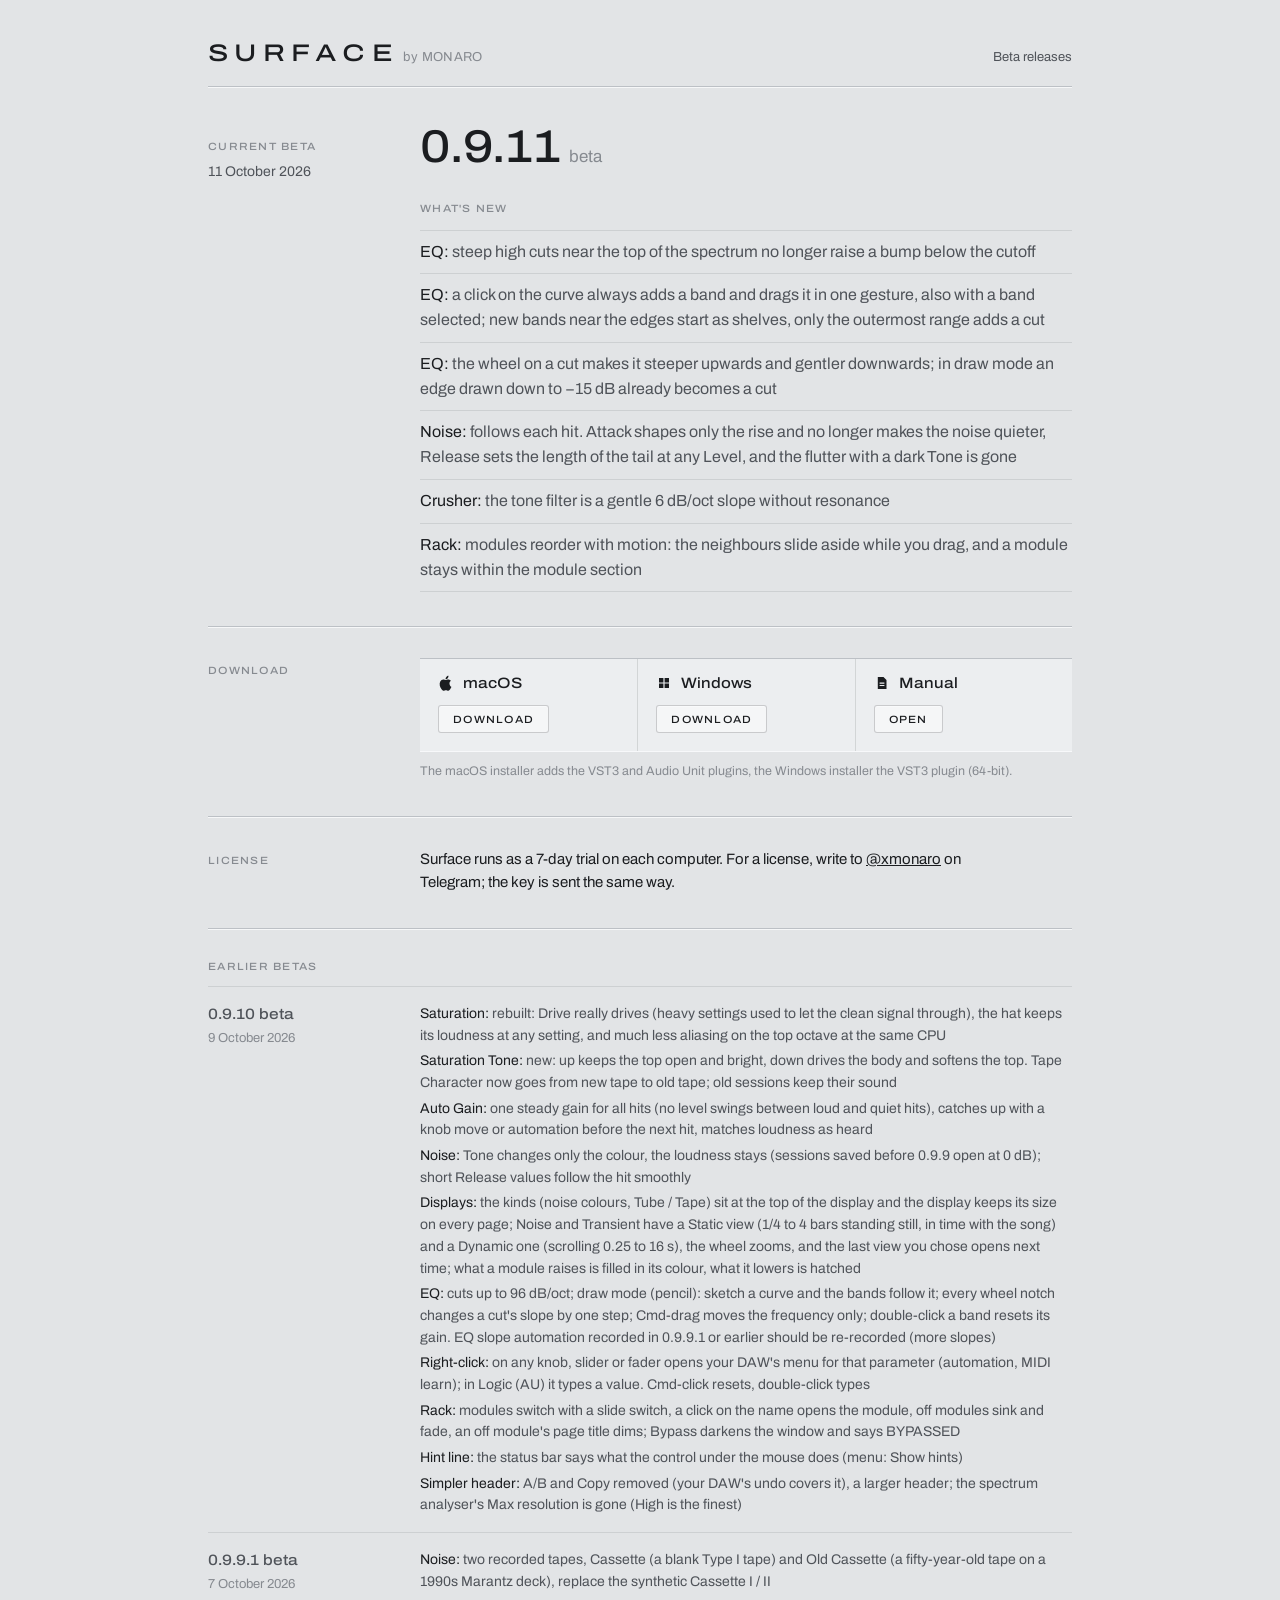
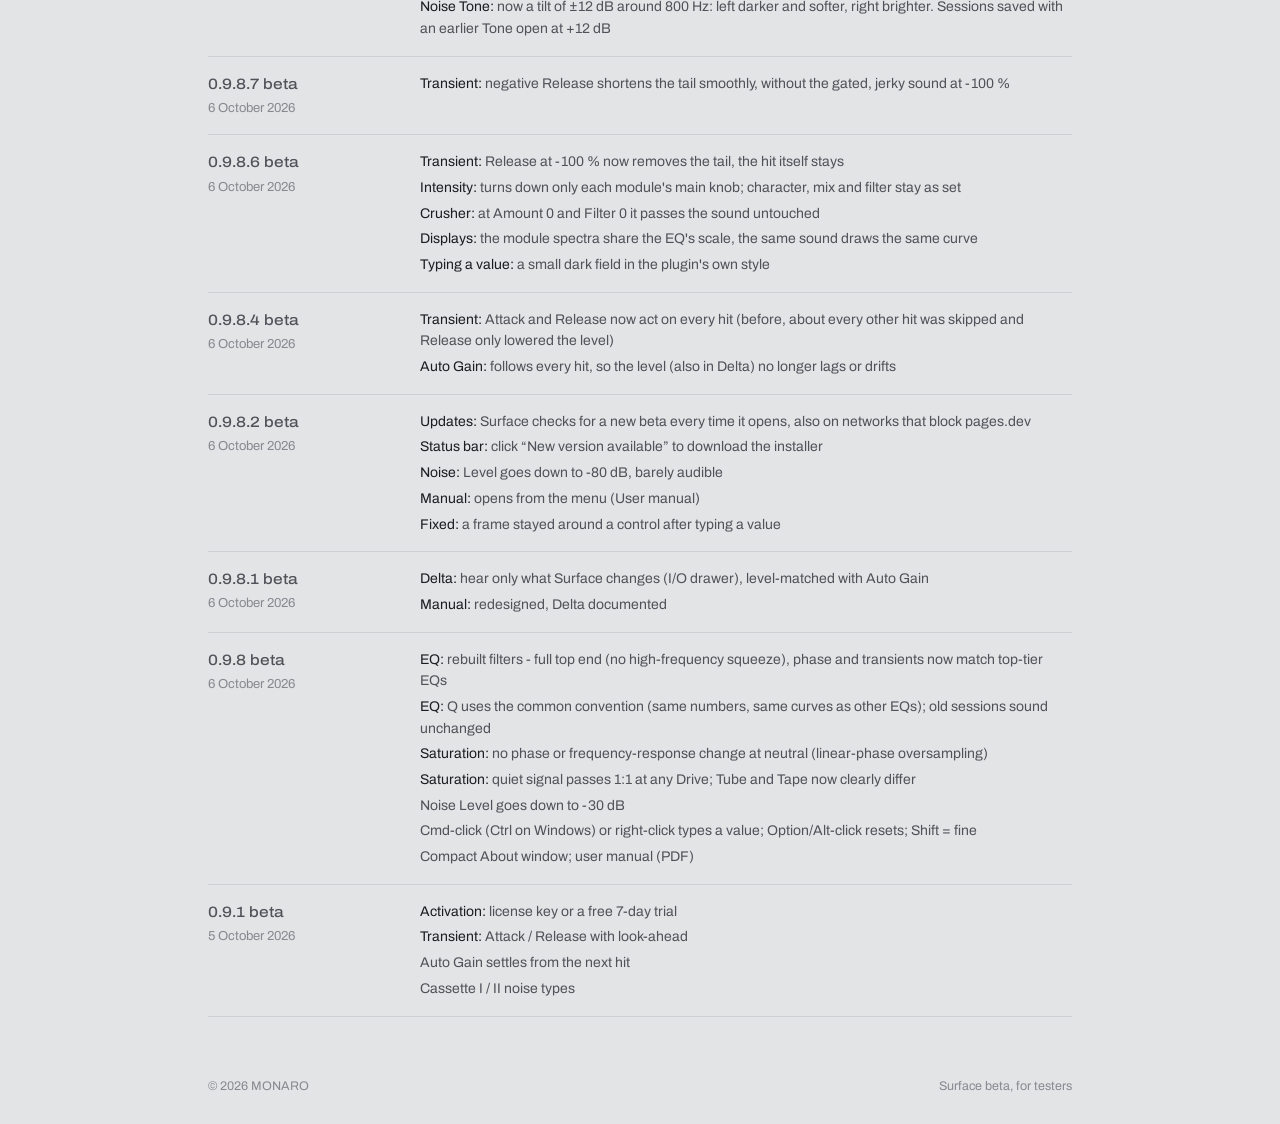
==== commit e421048e: "Site: 13debc2 Beta page: License section (7-day trial, licenses via Telegr" ====
--- a/products/surface-beta/index.html
+++ b/products/surface-beta/index.html
@@ -57,6 +57,7 @@
 
 /* Downloads: one strip of three equal bays, like channels of the chain */
 .downloads { padding: 30px 0 34px; }
+.license { padding: 30px 0 34px; }
 .strip { display: grid; grid-template-columns: repeat(3, minmax(0, 1fr)); background: var(--strip); border-top: 1px solid var(--seam); border-bottom: 1px solid var(--lit); }
 .bay { padding: 16px 18px 18px; min-width: 0; display: flex; flex-direction: column; align-items: flex-start; gap: 14px; }
 .bay + .bay { border-left: 1px solid var(--bay); }
@@ -68,6 +69,7 @@
 .control:hover { background: var(--raised-hover); }
 .control:active { background: var(--pressed); box-shadow: inset 0 1px 2px rgba(0,0,0,0.18); }
 .footnote { margin: 10px 0 0; font-size: 12.5px; color: var(--faint); }
+.terms { margin: 0; max-width: 62ch; }
 
 /* Earlier betas: a release history, quieter than the current one */
 .history { padding: 30px 0 10px; }
@@ -147,6 +149,14 @@
   </section>
 
   <div class="rule"></div>
+  <section class="license grid">
+    <div><span class="label">License</span></div>
+    <div>
+      <p class="terms">Surface runs as a 7-day trial on each computer. For a license, write to <a href="https://t.me/xmonaro">@xmonaro</a> on Telegram; the key is sent the same way.</p>
+    </div>
+  </section>
+
+  <div class="rule"></div>
   <section class="history">
     <div class="grid history-head"><span class="label">Earlier betas</span><span></span></div>
     <div class="entry">
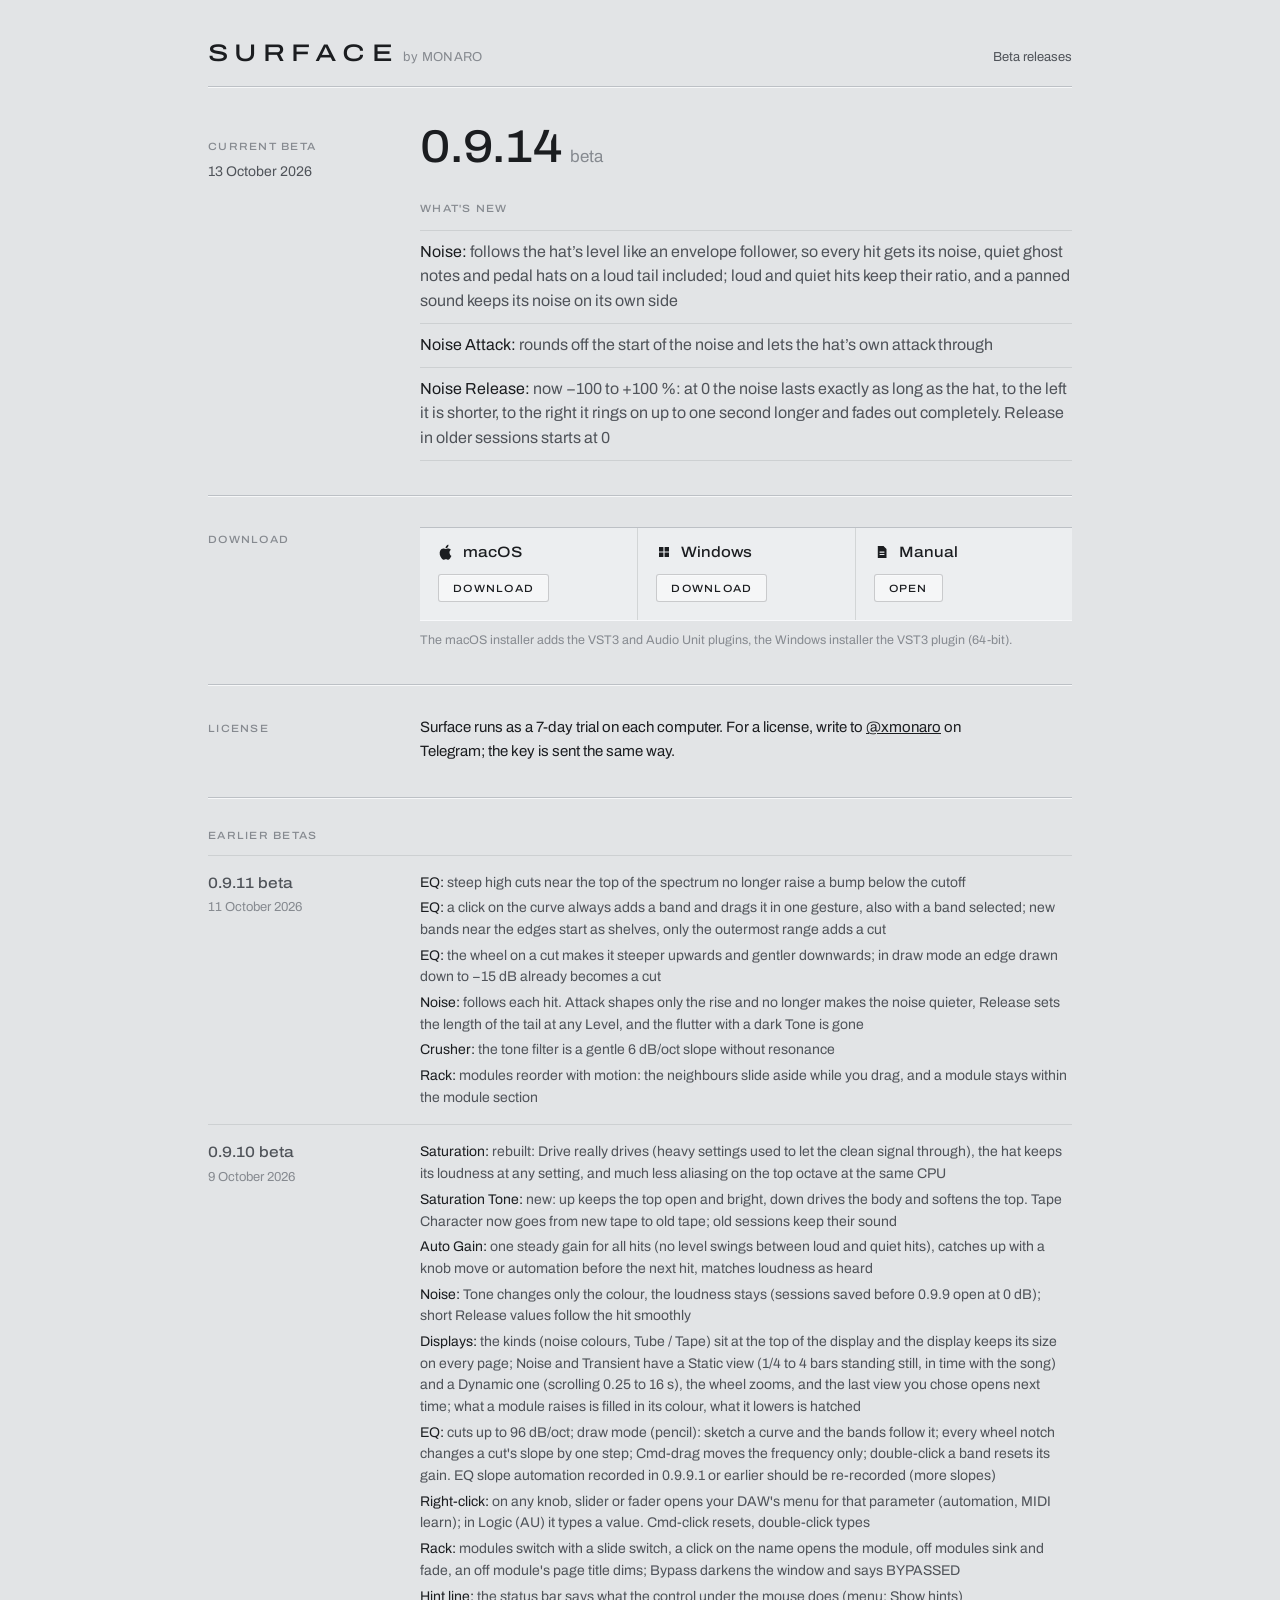
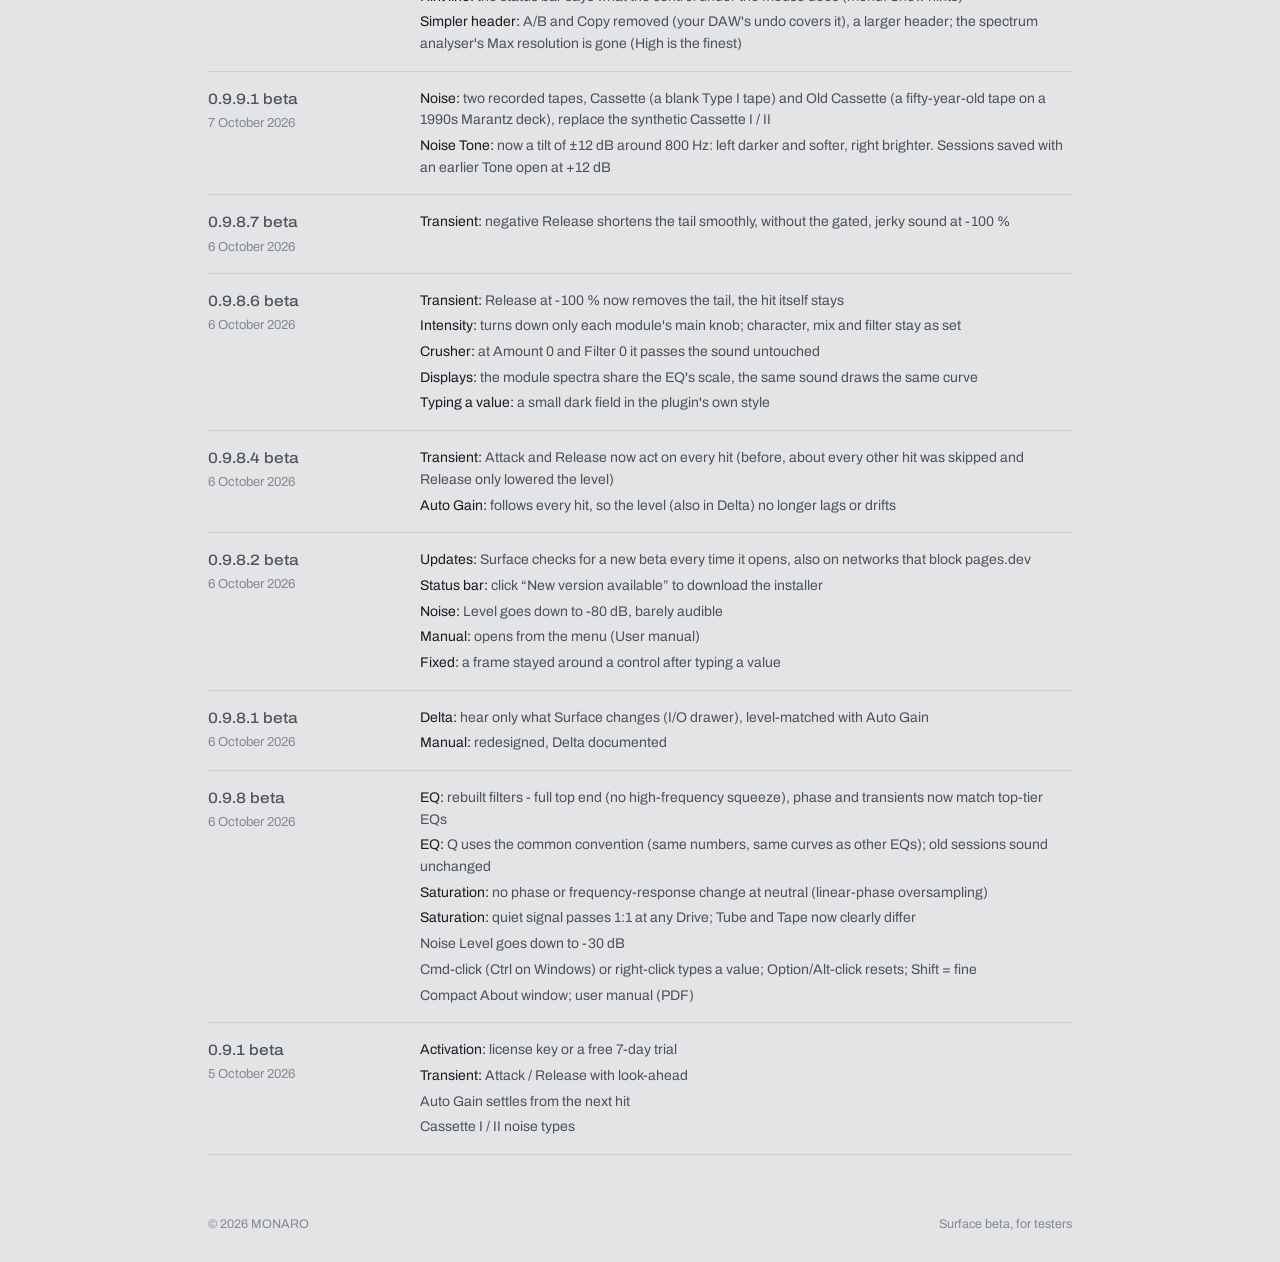
==== commit d3979159: "Site: 0741d33 Surface 0.9.14 beta: Noise envelope follower, bipolar Releas" ====
--- a/products/surface-beta/index.html
+++ b/products/surface-beta/index.html
@@ -108,19 +108,16 @@
 
   <section class="current grid">
     <div class="meta">
-      <div><span class="label">Current beta</span><span>11 October 2026</span></div>
+      <div><span class="label">Current beta</span><span>13 October 2026</span></div>
     </div>
     <div>
-      <div class="release">0.9.11<small>beta</small></div>
+      <div class="release">0.9.14<small>beta</small></div>
       <div class="whatsnew">
         <span class="label">What's new</span>
         <ul>
-          <li><b>EQ:</b> steep high cuts near the top of the spectrum no longer raise a bump below the cutoff</li>
-          <li><b>EQ:</b> a click on the curve always adds a band and drags it in one gesture, also with a band selected; new bands near the edges start as shelves, only the outermost range adds a cut</li>
-          <li><b>EQ:</b> the wheel on a cut makes it steeper upwards and gentler downwards; in draw mode an edge drawn down to &minus;15&nbsp;dB already becomes a cut</li>
-          <li><b>Noise:</b> follows each hit. Attack shapes only the rise and no longer makes the noise quieter, Release sets the length of the tail at any Level, and the flutter with a dark Tone is gone</li>
-          <li><b>Crusher:</b> the tone filter is a gentle 6&nbsp;dB/oct slope without resonance</li>
-          <li><b>Rack:</b> modules reorder with motion: the neighbours slide aside while you drag, and a module stays within the module section</li>
+          <li><b>Noise:</b> follows the hat&rsquo;s level like an envelope follower, so every hit gets its noise, quiet ghost notes and pedal hats on a loud tail included; loud and quiet hits keep their ratio, and a panned sound keeps its noise on its own side</li>
+          <li><b>Noise Attack:</b> rounds off the start of the noise and lets the hat&rsquo;s own attack through</li>
+          <li><b>Noise Release:</b> now &minus;100 to +100&nbsp;%: at 0 the noise lasts exactly as long as the hat, to the left it is shorter, to the right it rings on up to one second longer and fades out completely. Release in older sessions starts at 0</li>
         </ul>
       </div>
     </div>
@@ -133,11 +130,11 @@
     <div class="strip">
       <div class="bay">
         <div class="name"><svg class="icon" viewBox="0.6 0.6 14.8 14.8" aria-hidden="true"><path d="M11.2 8.4c0-1.6 1.3-2.4 1.4-2.4-.8-1.1-2-1.3-2.4-1.3-1-.1-2 .6-2.5.6s-1.3-.6-2.2-.6C4.4 4.7 3.3 5.4 2.7 6.5c-1.2 2.1-.3 5.2.9 6.9.6.8 1.2 1.7 2.1 1.7.8 0 1.2-.5 2.2-.5s1.3.5 2.2.5c.9 0 1.5-.9 2-1.7.6-.9.9-1.8.9-1.9 0 0-1.8-.7-1.8-3.1zM9.6 3.6c.5-.6.8-1.4.7-2.2-.7 0-1.5.5-2 1.1-.4.5-.8 1.3-.7 2.1.8.1 1.5-.4 2-1z"/></svg>macOS</div>
-        <a class="control" href="https://github.com/xmonaro/monaro-releases/releases/download/surface-0.9.11-beta/Surface-Beta_Installer.pkg">Download</a>
+        <a class="control" href="https://github.com/xmonaro/monaro-releases/releases/download/surface-0.9.14-beta/Surface-Beta_Installer.pkg">Download</a>
       </div>
       <div class="bay">
         <div class="name"><svg class="icon" viewBox="0 0 16 16" aria-hidden="true"><path d="M3 3h4.4v4.4H3zM8.6 3H13v4.4H8.6zM3 8.6h4.4V13H3zM8.6 8.6H13V13H8.6z"/></svg>Windows</div>
-        <a class="control" href="https://github.com/xmonaro/monaro-releases/releases/download/surface-0.9.11-beta/Surface-Beta_Installer.exe">Download</a>
+        <a class="control" href="https://github.com/xmonaro/monaro-releases/releases/download/surface-0.9.14-beta/Surface-Beta_Installer.exe">Download</a>
       </div>
       <div class="bay">
         <div class="name"><svg class="icon" viewBox="0 0 16 16" aria-hidden="true"><path fill-rule="evenodd" d="M3.8 2h5.7l3 3v9h-8.7zM5.6 7.6h4.8v1.1H5.6zm0 2.4h4.8v1.1H5.6z"/></svg>Manual</div>
@@ -159,6 +156,17 @@
   <div class="rule"></div>
   <section class="history">
     <div class="grid history-head"><span class="label">Earlier betas</span><span></span></div>
+    <div class="entry">
+      <div><span class="v">0.9.11 beta</span><span class="d">11 October 2026</span></div>
+      <ul>
+        <li><b>EQ:</b> steep high cuts near the top of the spectrum no longer raise a bump below the cutoff</li>
+        <li><b>EQ:</b> a click on the curve always adds a band and drags it in one gesture, also with a band selected; new bands near the edges start as shelves, only the outermost range adds a cut</li>
+        <li><b>EQ:</b> the wheel on a cut makes it steeper upwards and gentler downwards; in draw mode an edge drawn down to &minus;15&nbsp;dB already becomes a cut</li>
+        <li><b>Noise:</b> follows each hit. Attack shapes only the rise and no longer makes the noise quieter, Release sets the length of the tail at any Level, and the flutter with a dark Tone is gone</li>
+        <li><b>Crusher:</b> the tone filter is a gentle 6&nbsp;dB/oct slope without resonance</li>
+        <li><b>Rack:</b> modules reorder with motion: the neighbours slide aside while you drag, and a module stays within the module section</li>
+      </ul>
+    </div>
     <div class="entry">
       <div><span class="v">0.9.10 beta</span><span class="d">9 October 2026</span></div>
       <ul>
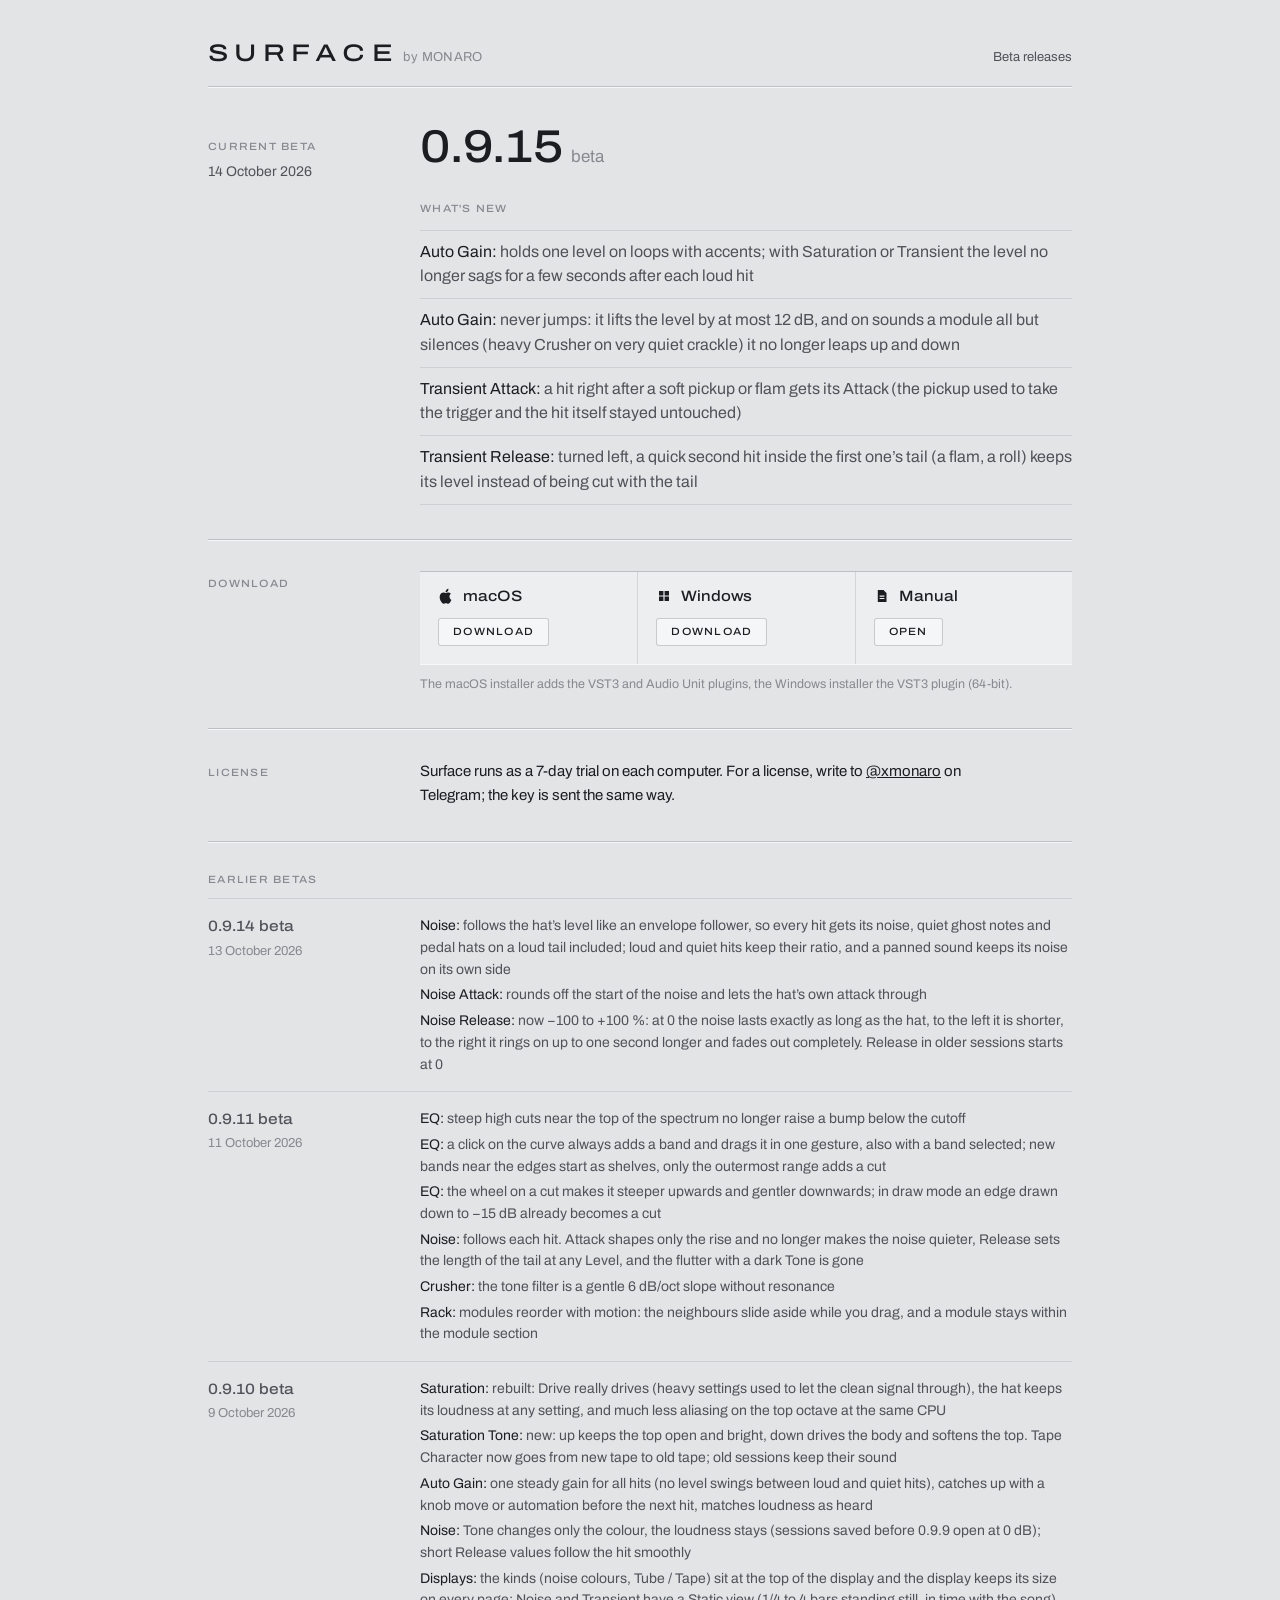
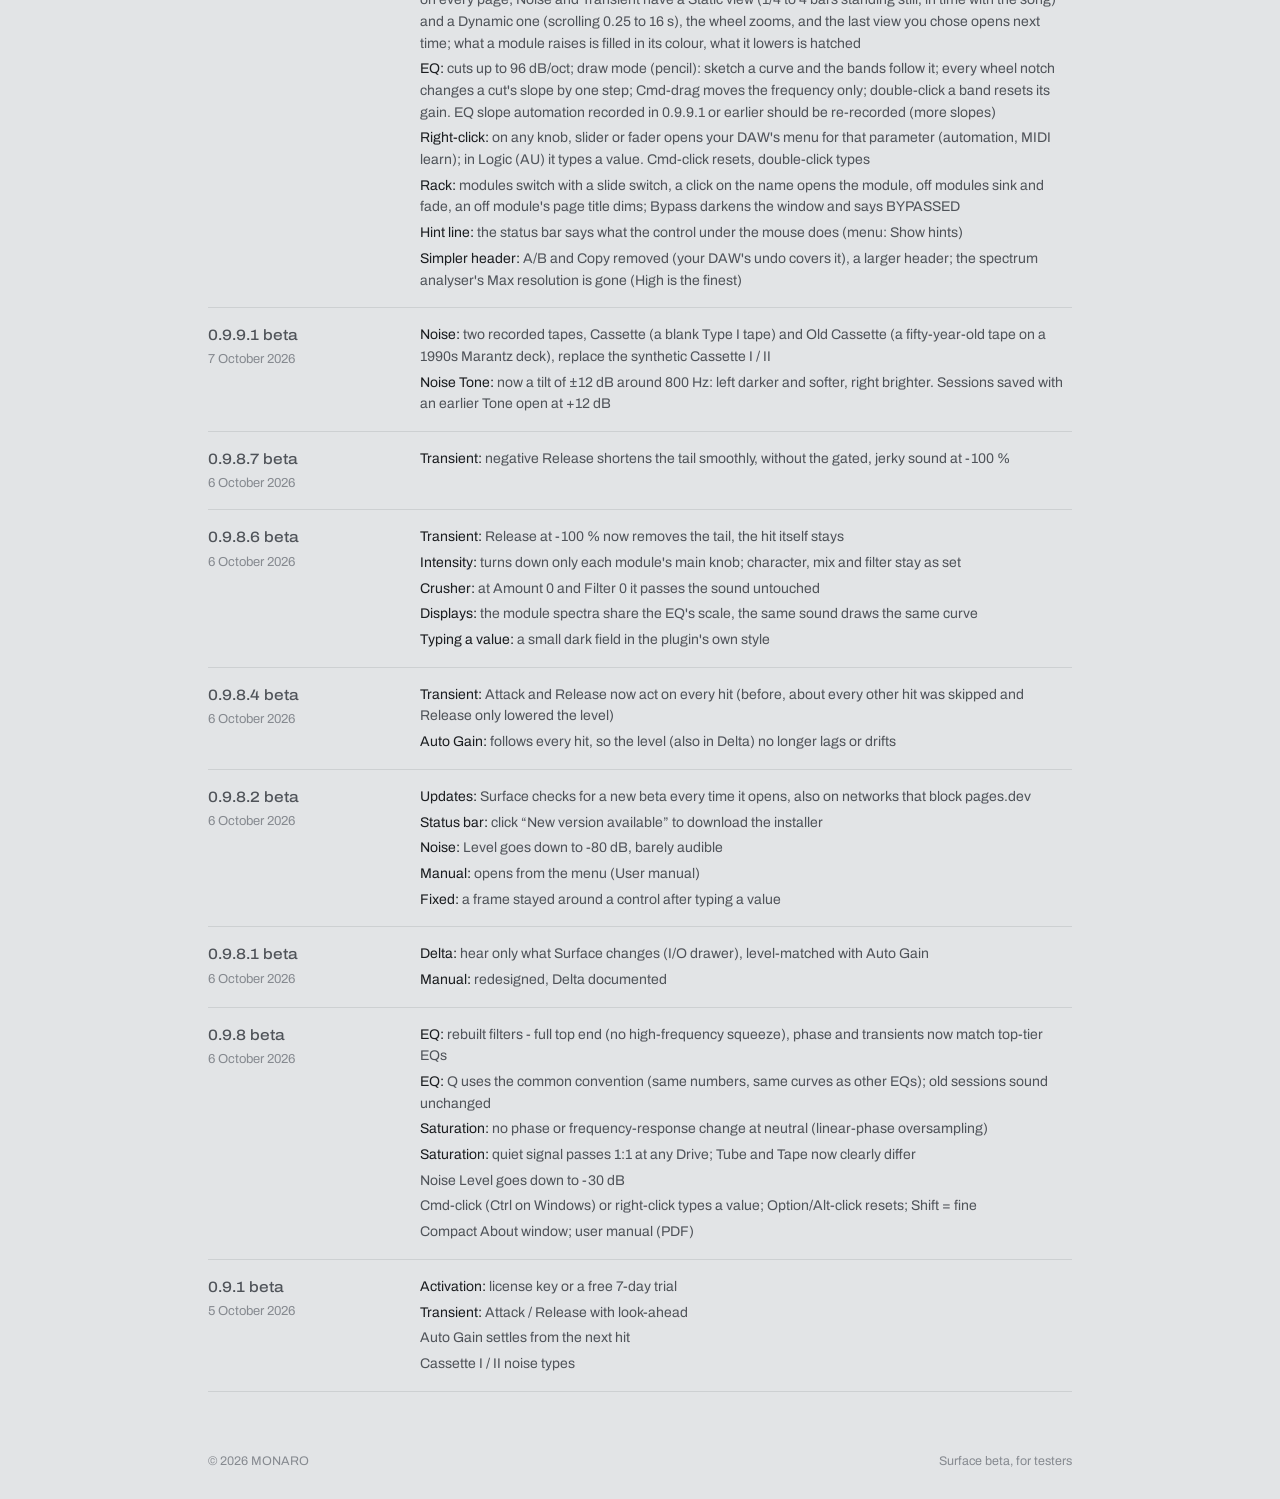
==== commit 448e6c45: "Site: 34238f1 Surface 0.9.15 beta: Auto Gain steady on accented loops and" ====
--- a/products/surface-beta/index.html
+++ b/products/surface-beta/index.html
@@ -108,16 +108,17 @@
 
   <section class="current grid">
     <div class="meta">
-      <div><span class="label">Current beta</span><span>13 October 2026</span></div>
+      <div><span class="label">Current beta</span><span>14 October 2026</span></div>
     </div>
     <div>
-      <div class="release">0.9.14<small>beta</small></div>
+      <div class="release">0.9.15<small>beta</small></div>
       <div class="whatsnew">
         <span class="label">What's new</span>
         <ul>
-          <li><b>Noise:</b> follows the hat&rsquo;s level like an envelope follower, so every hit gets its noise, quiet ghost notes and pedal hats on a loud tail included; loud and quiet hits keep their ratio, and a panned sound keeps its noise on its own side</li>
-          <li><b>Noise Attack:</b> rounds off the start of the noise and lets the hat&rsquo;s own attack through</li>
-          <li><b>Noise Release:</b> now &minus;100 to +100&nbsp;%: at 0 the noise lasts exactly as long as the hat, to the left it is shorter, to the right it rings on up to one second longer and fades out completely. Release in older sessions starts at 0</li>
+          <li><b>Auto Gain:</b> holds one level on loops with accents; with Saturation or Transient the level no longer sags for a few seconds after each loud hit</li>
+          <li><b>Auto Gain:</b> never jumps: it lifts the level by at most 12&nbsp;dB, and on sounds a module all but silences (heavy Crusher on very quiet crackle) it no longer leaps up and down</li>
+          <li><b>Transient Attack:</b> a hit right after a soft pickup or flam gets its Attack (the pickup used to take the trigger and the hit itself stayed untouched)</li>
+          <li><b>Transient Release:</b> turned left, a quick second hit inside the first one&rsquo;s tail (a flam, a roll) keeps its level instead of being cut with the tail</li>
         </ul>
       </div>
     </div>
@@ -130,11 +131,11 @@
     <div class="strip">
       <div class="bay">
         <div class="name"><svg class="icon" viewBox="0.6 0.6 14.8 14.8" aria-hidden="true"><path d="M11.2 8.4c0-1.6 1.3-2.4 1.4-2.4-.8-1.1-2-1.3-2.4-1.3-1-.1-2 .6-2.5.6s-1.3-.6-2.2-.6C4.4 4.7 3.3 5.4 2.7 6.5c-1.2 2.1-.3 5.2.9 6.9.6.8 1.2 1.7 2.1 1.7.8 0 1.2-.5 2.2-.5s1.3.5 2.2.5c.9 0 1.5-.9 2-1.7.6-.9.9-1.8.9-1.9 0 0-1.8-.7-1.8-3.1zM9.6 3.6c.5-.6.8-1.4.7-2.2-.7 0-1.5.5-2 1.1-.4.5-.8 1.3-.7 2.1.8.1 1.5-.4 2-1z"/></svg>macOS</div>
-        <a class="control" href="https://github.com/xmonaro/monaro-releases/releases/download/surface-0.9.14-beta/Surface-Beta_Installer.pkg">Download</a>
+        <a class="control" href="https://github.com/xmonaro/monaro-releases/releases/download/surface-0.9.15-beta/Surface-Beta_Installer.pkg">Download</a>
       </div>
       <div class="bay">
         <div class="name"><svg class="icon" viewBox="0 0 16 16" aria-hidden="true"><path d="M3 3h4.4v4.4H3zM8.6 3H13v4.4H8.6zM3 8.6h4.4V13H3zM8.6 8.6H13V13H8.6z"/></svg>Windows</div>
-        <a class="control" href="https://github.com/xmonaro/monaro-releases/releases/download/surface-0.9.14-beta/Surface-Beta_Installer.exe">Download</a>
+        <a class="control" href="https://github.com/xmonaro/monaro-releases/releases/download/surface-0.9.15-beta/Surface-Beta_Installer.exe">Download</a>
       </div>
       <div class="bay">
         <div class="name"><svg class="icon" viewBox="0 0 16 16" aria-hidden="true"><path fill-rule="evenodd" d="M3.8 2h5.7l3 3v9h-8.7zM5.6 7.6h4.8v1.1H5.6zm0 2.4h4.8v1.1H5.6z"/></svg>Manual</div>
@@ -156,6 +157,14 @@
   <div class="rule"></div>
   <section class="history">
     <div class="grid history-head"><span class="label">Earlier betas</span><span></span></div>
+    <div class="entry">
+      <div><span class="v">0.9.14 beta</span><span class="d">13 October 2026</span></div>
+      <ul>
+        <li><b>Noise:</b> follows the hat&rsquo;s level like an envelope follower, so every hit gets its noise, quiet ghost notes and pedal hats on a loud tail included; loud and quiet hits keep their ratio, and a panned sound keeps its noise on its own side</li>
+        <li><b>Noise Attack:</b> rounds off the start of the noise and lets the hat&rsquo;s own attack through</li>
+        <li><b>Noise Release:</b> now &minus;100 to +100&nbsp;%: at 0 the noise lasts exactly as long as the hat, to the left it is shorter, to the right it rings on up to one second longer and fades out completely. Release in older sessions starts at 0</li>
+      </ul>
+    </div>
     <div class="entry">
       <div><span class="v">0.9.11 beta</span><span class="d">11 October 2026</span></div>
       <ul>
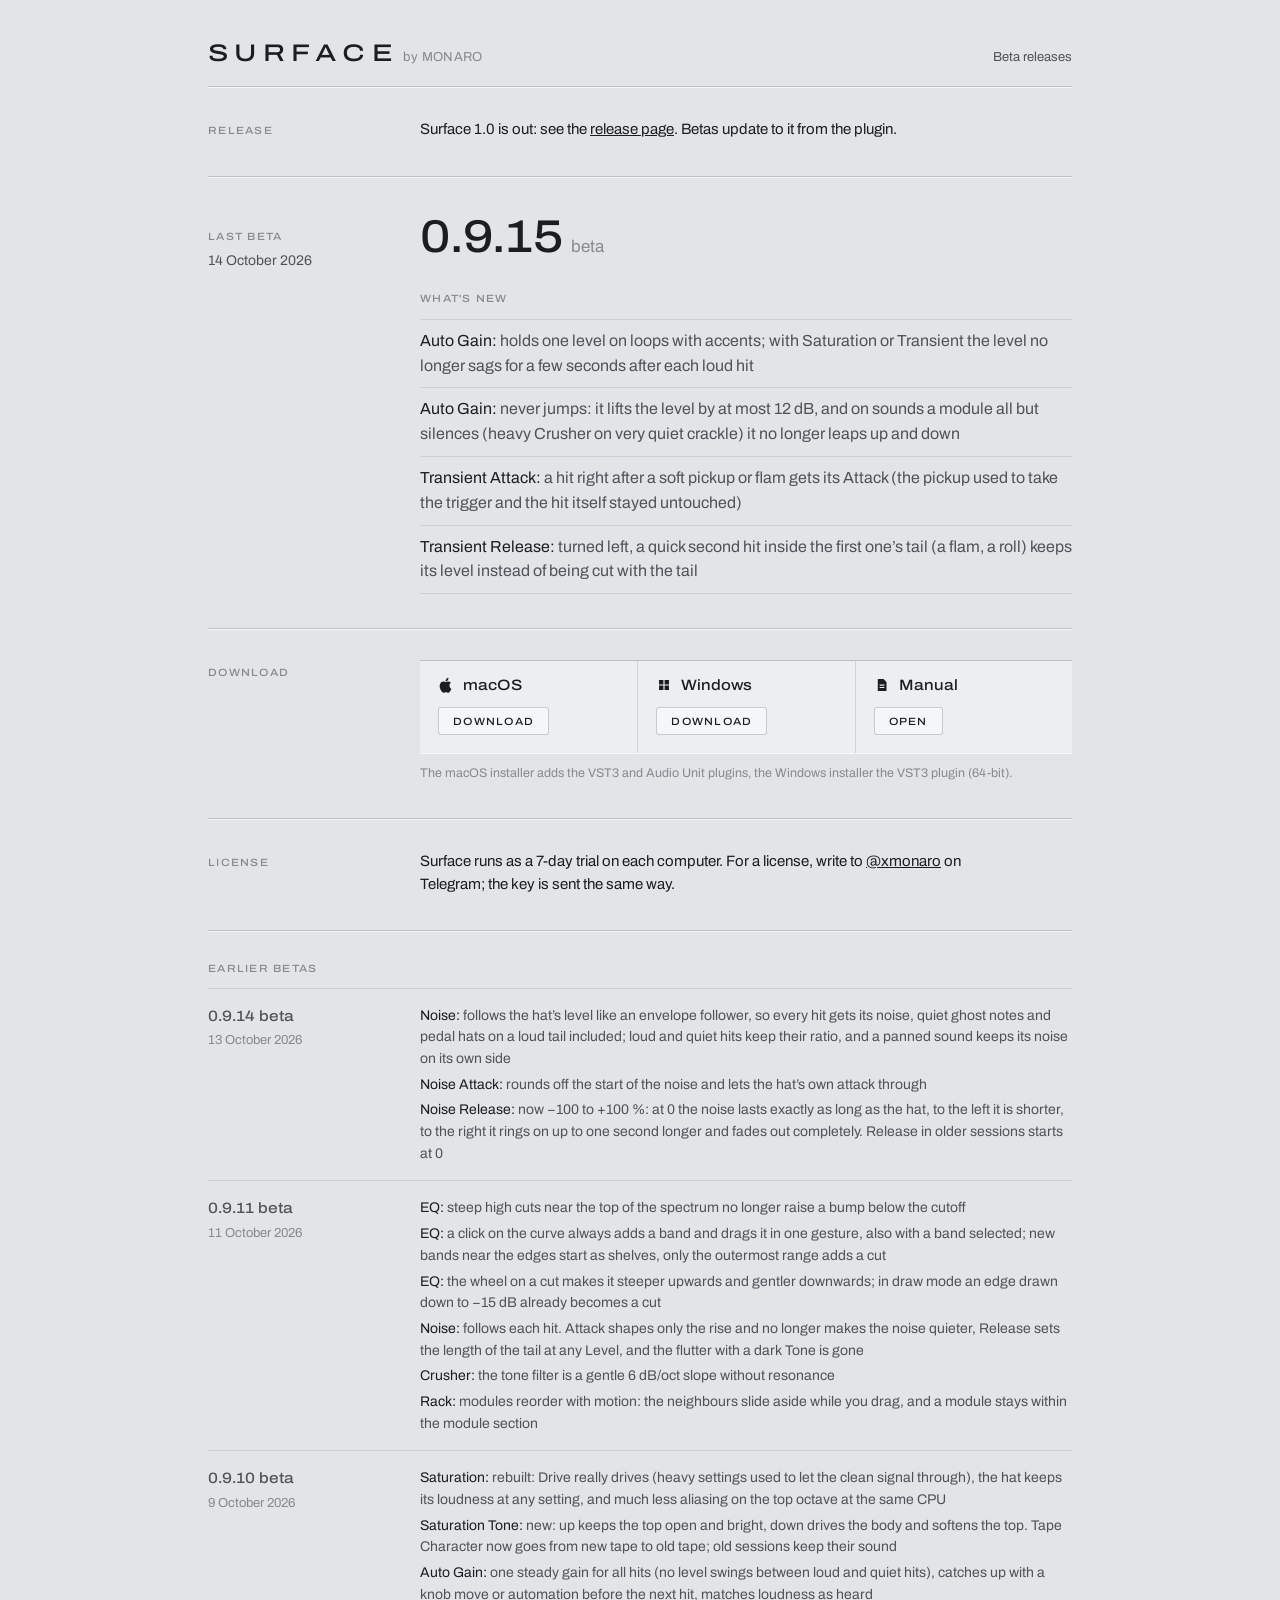
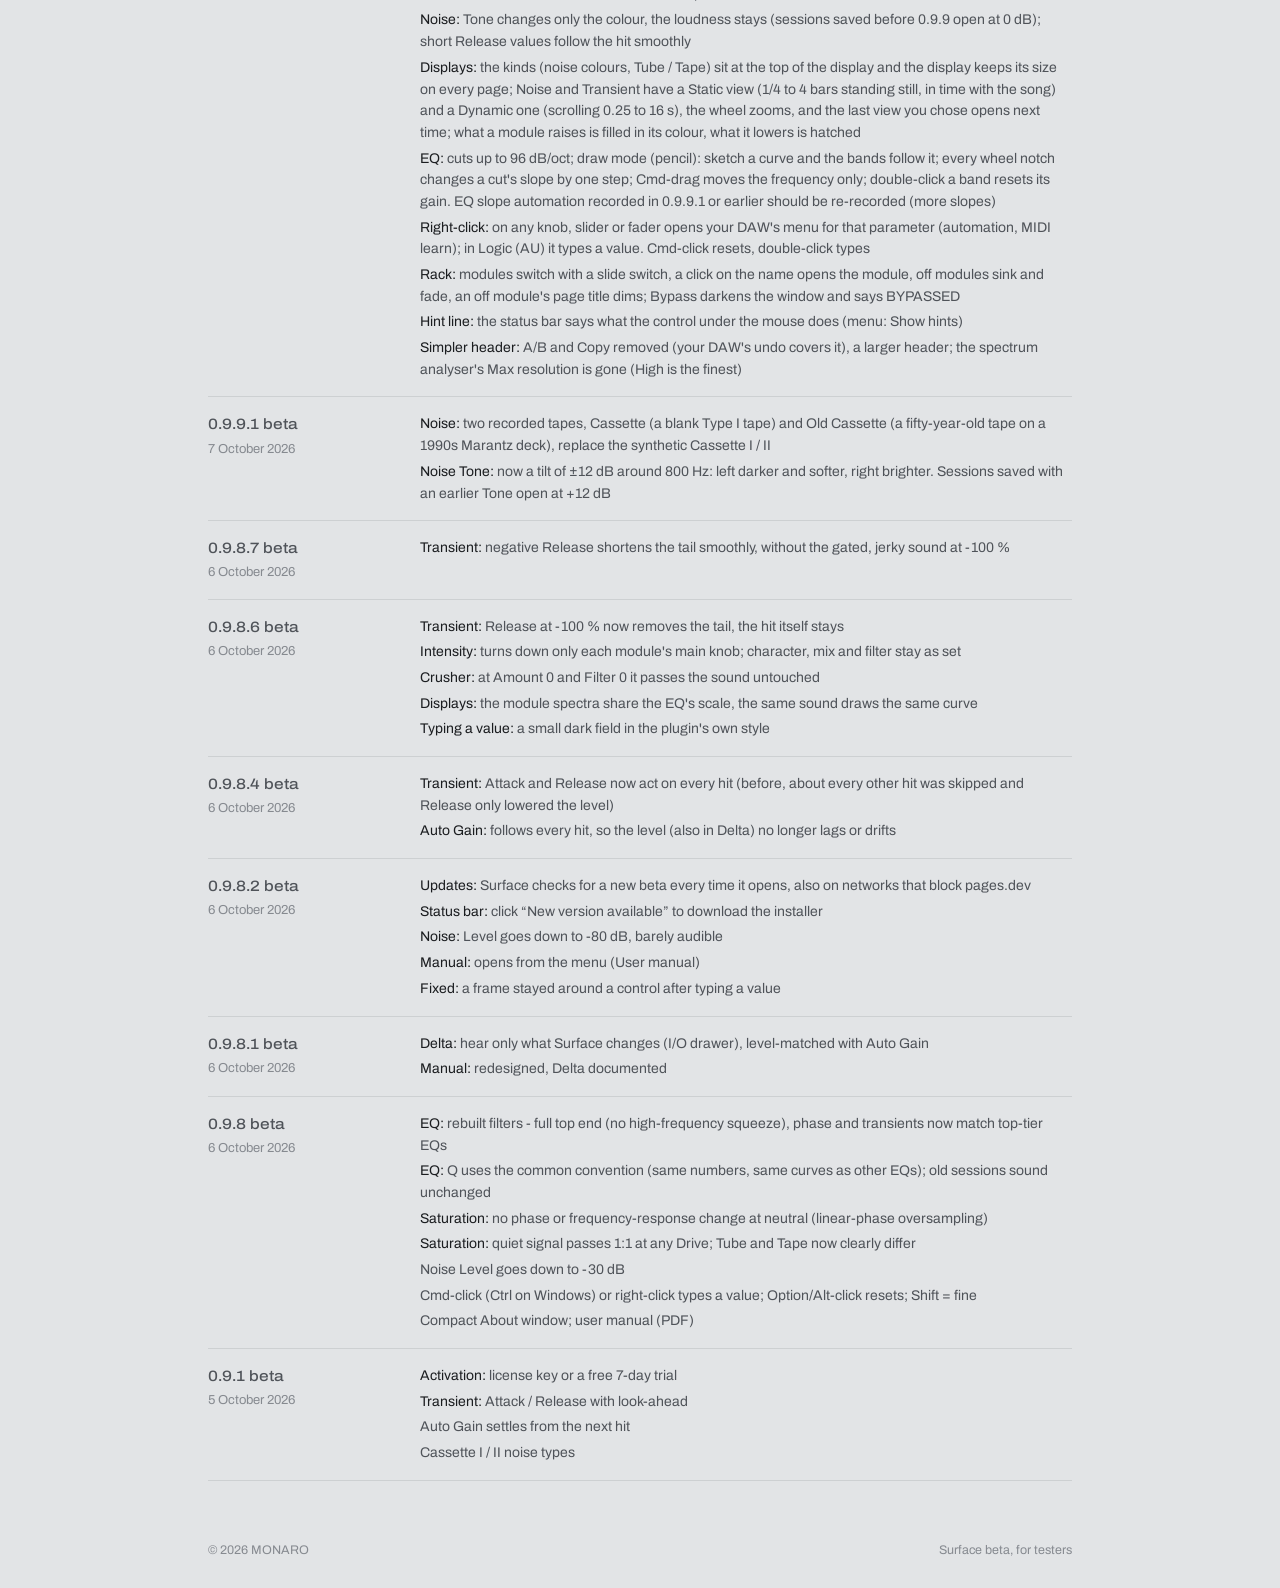
==== commit c13878af: "Site: 2318a98 Surface 1.0: release page, both channels point to 1.0.0, man" ====
--- a/products/surface-beta/index.html
+++ b/products/surface-beta/index.html
@@ -105,10 +105,18 @@
     <span class="context">Beta releases</span>
   </div>
   <div class="rule"></div>
+  <section class="license grid">
+    <div><span class="label">Release</span></div>
+    <div>
+      <p class="terms">Surface 1.0 is out: see the <a href="../surface/">release page</a>. Betas update to it from the plugin.</p>
+    </div>
+  </section>
+
+  <div class="rule"></div>
 
   <section class="current grid">
     <div class="meta">
-      <div><span class="label">Current beta</span><span>14 October 2026</span></div>
+      <div><span class="label">Last beta</span><span>14 October 2026</span></div>
     </div>
     <div>
       <div class="release">0.9.15<small>beta</small></div>
